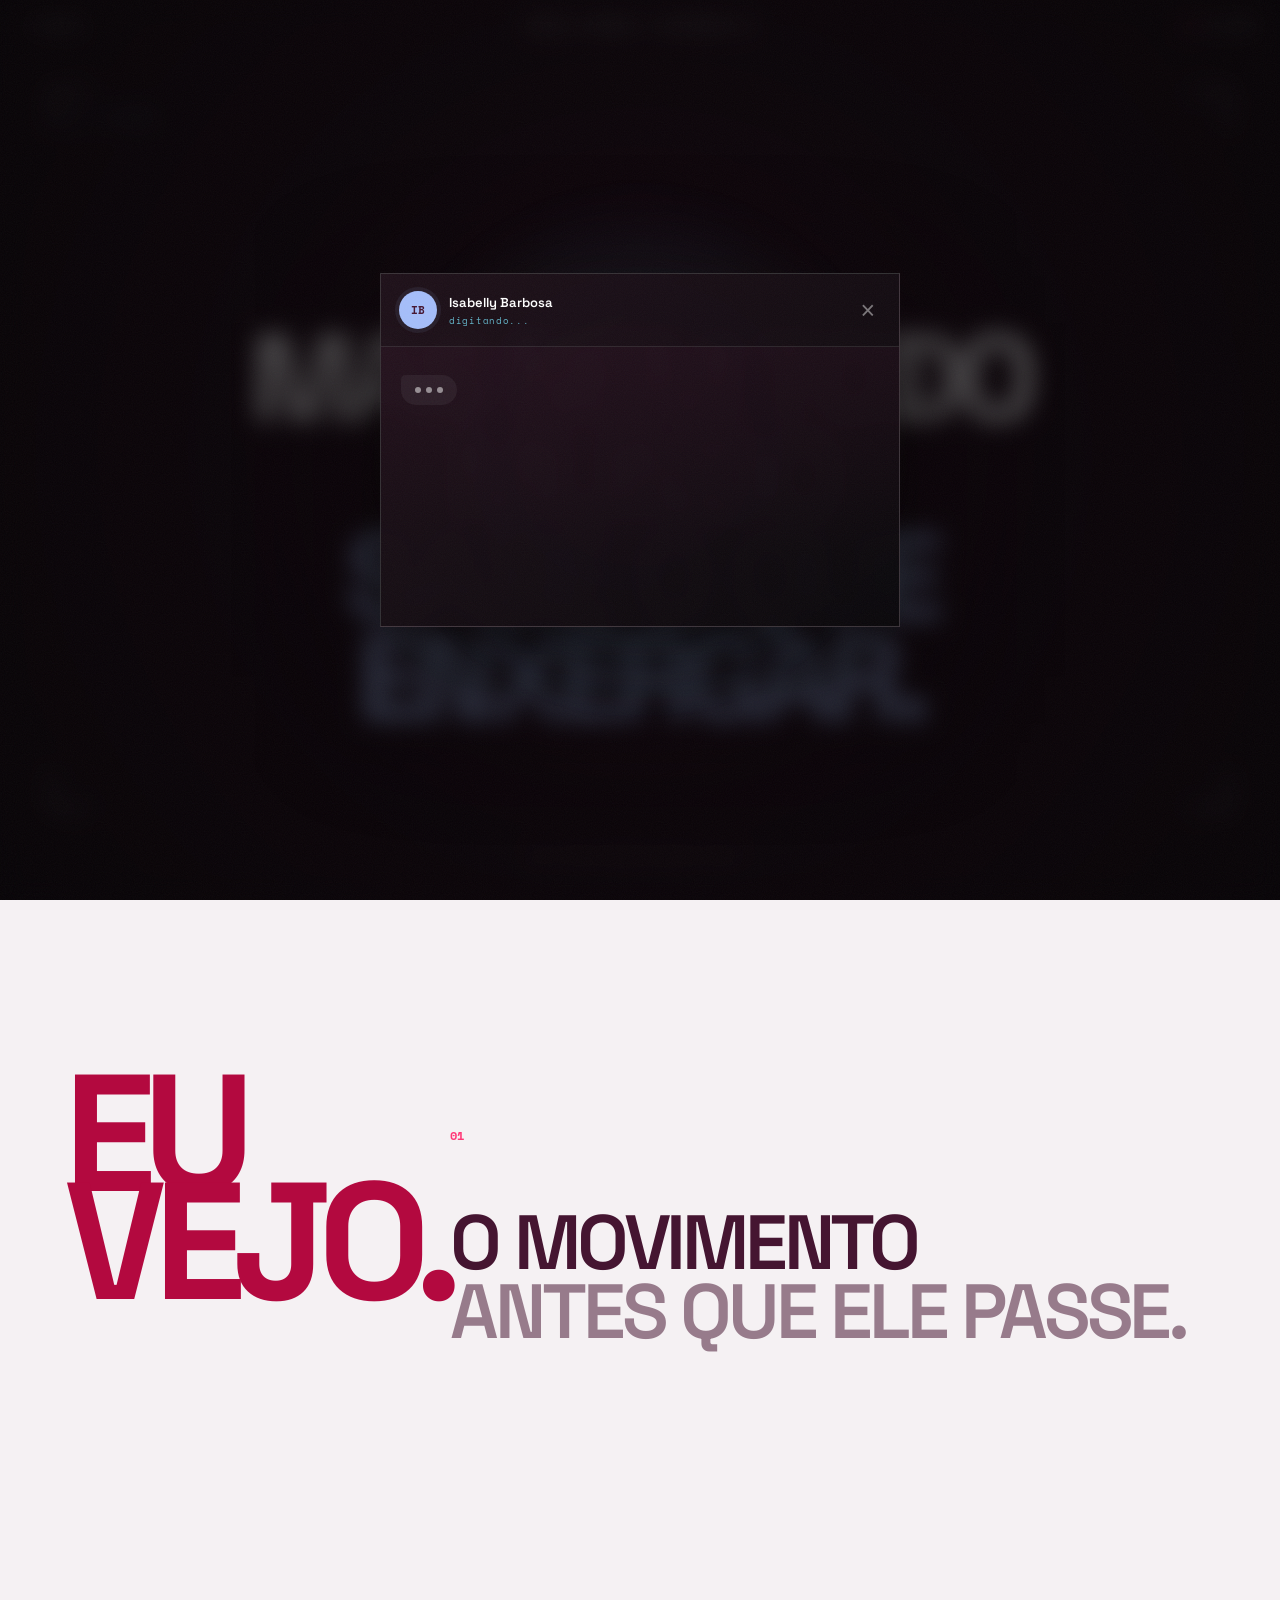
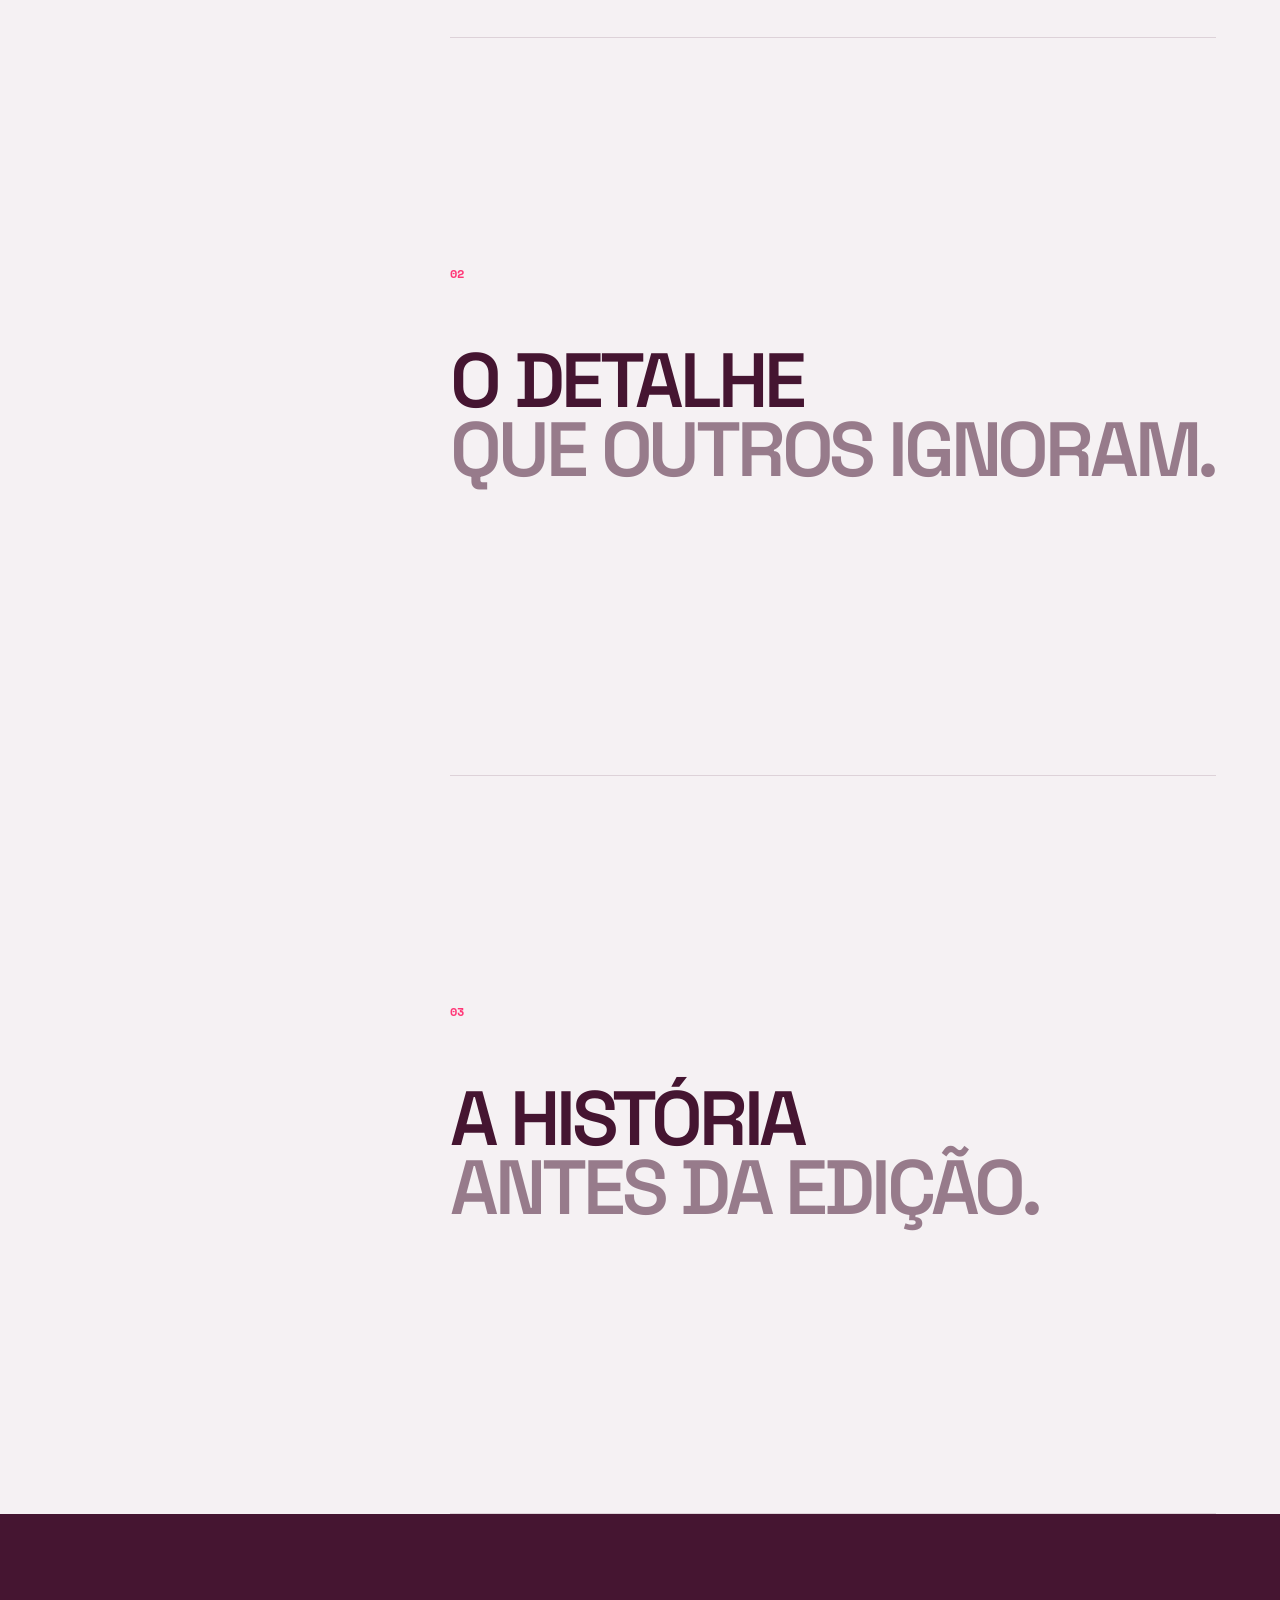
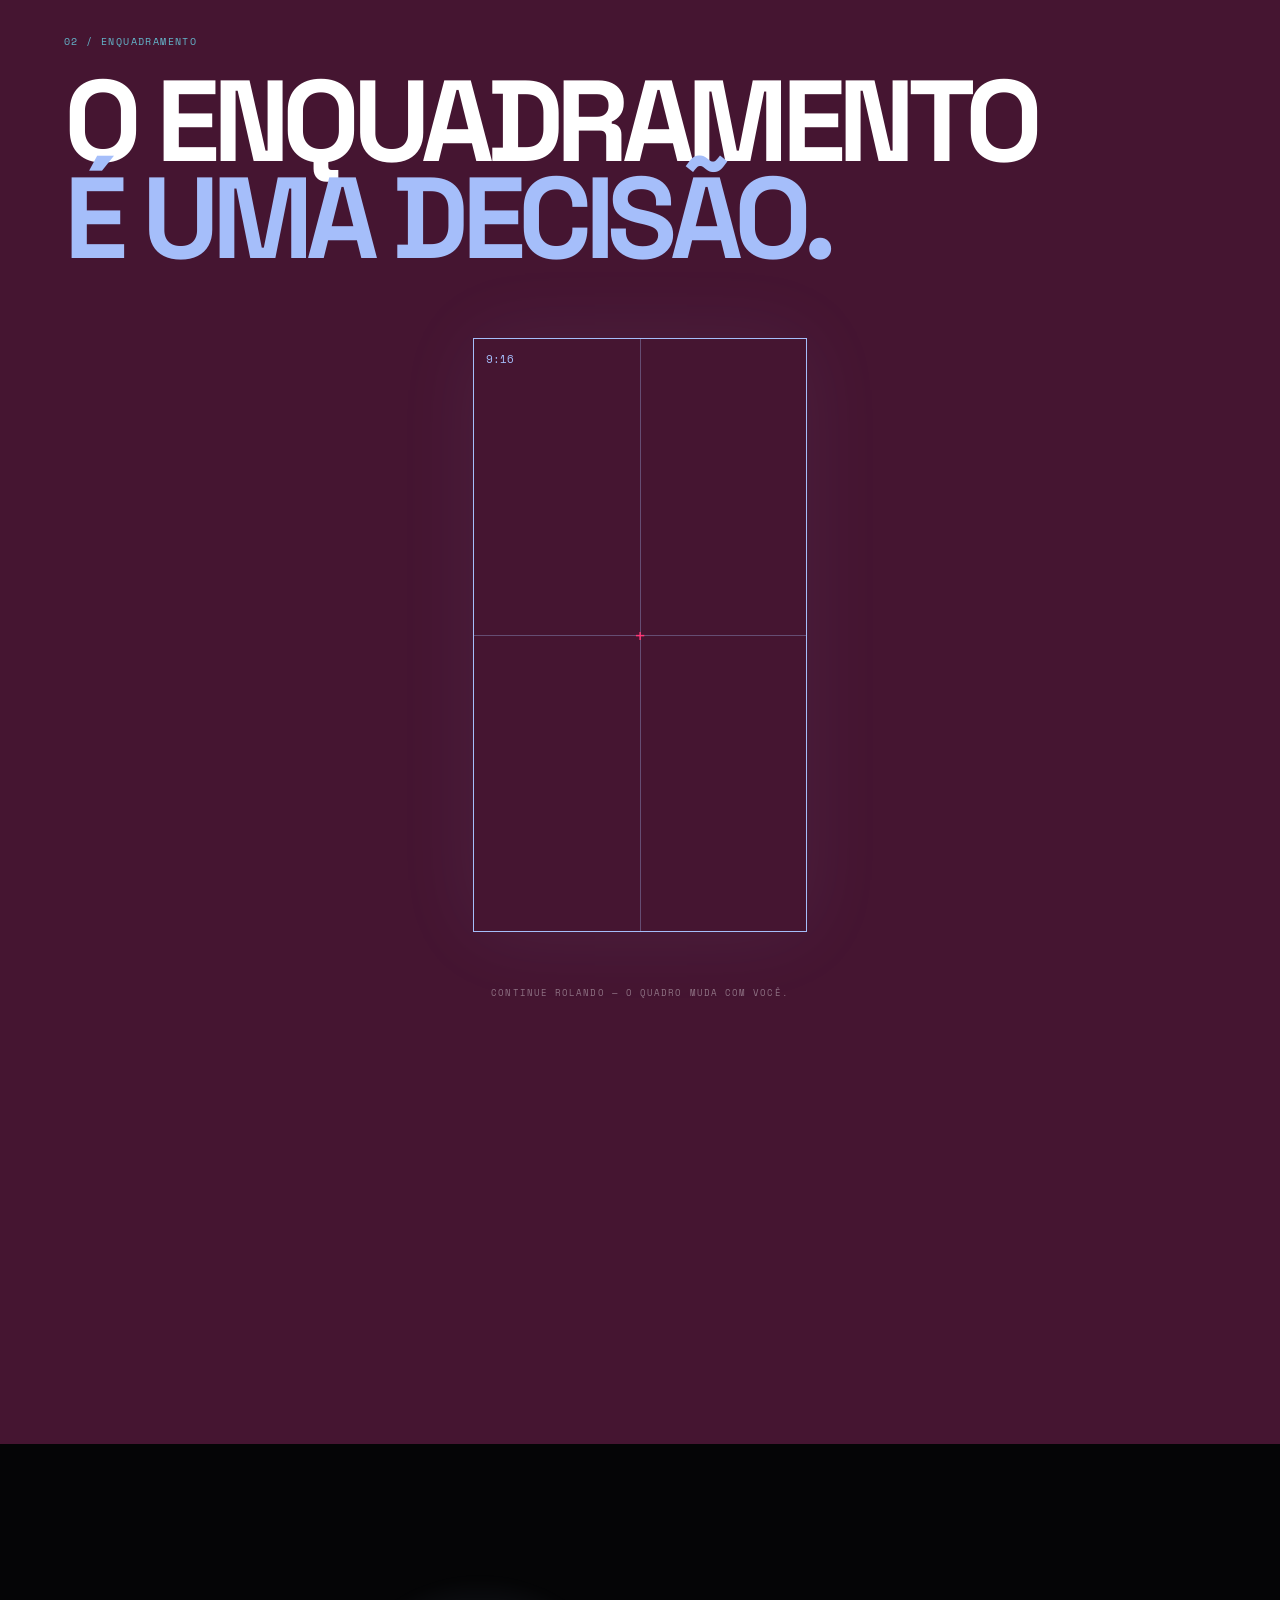
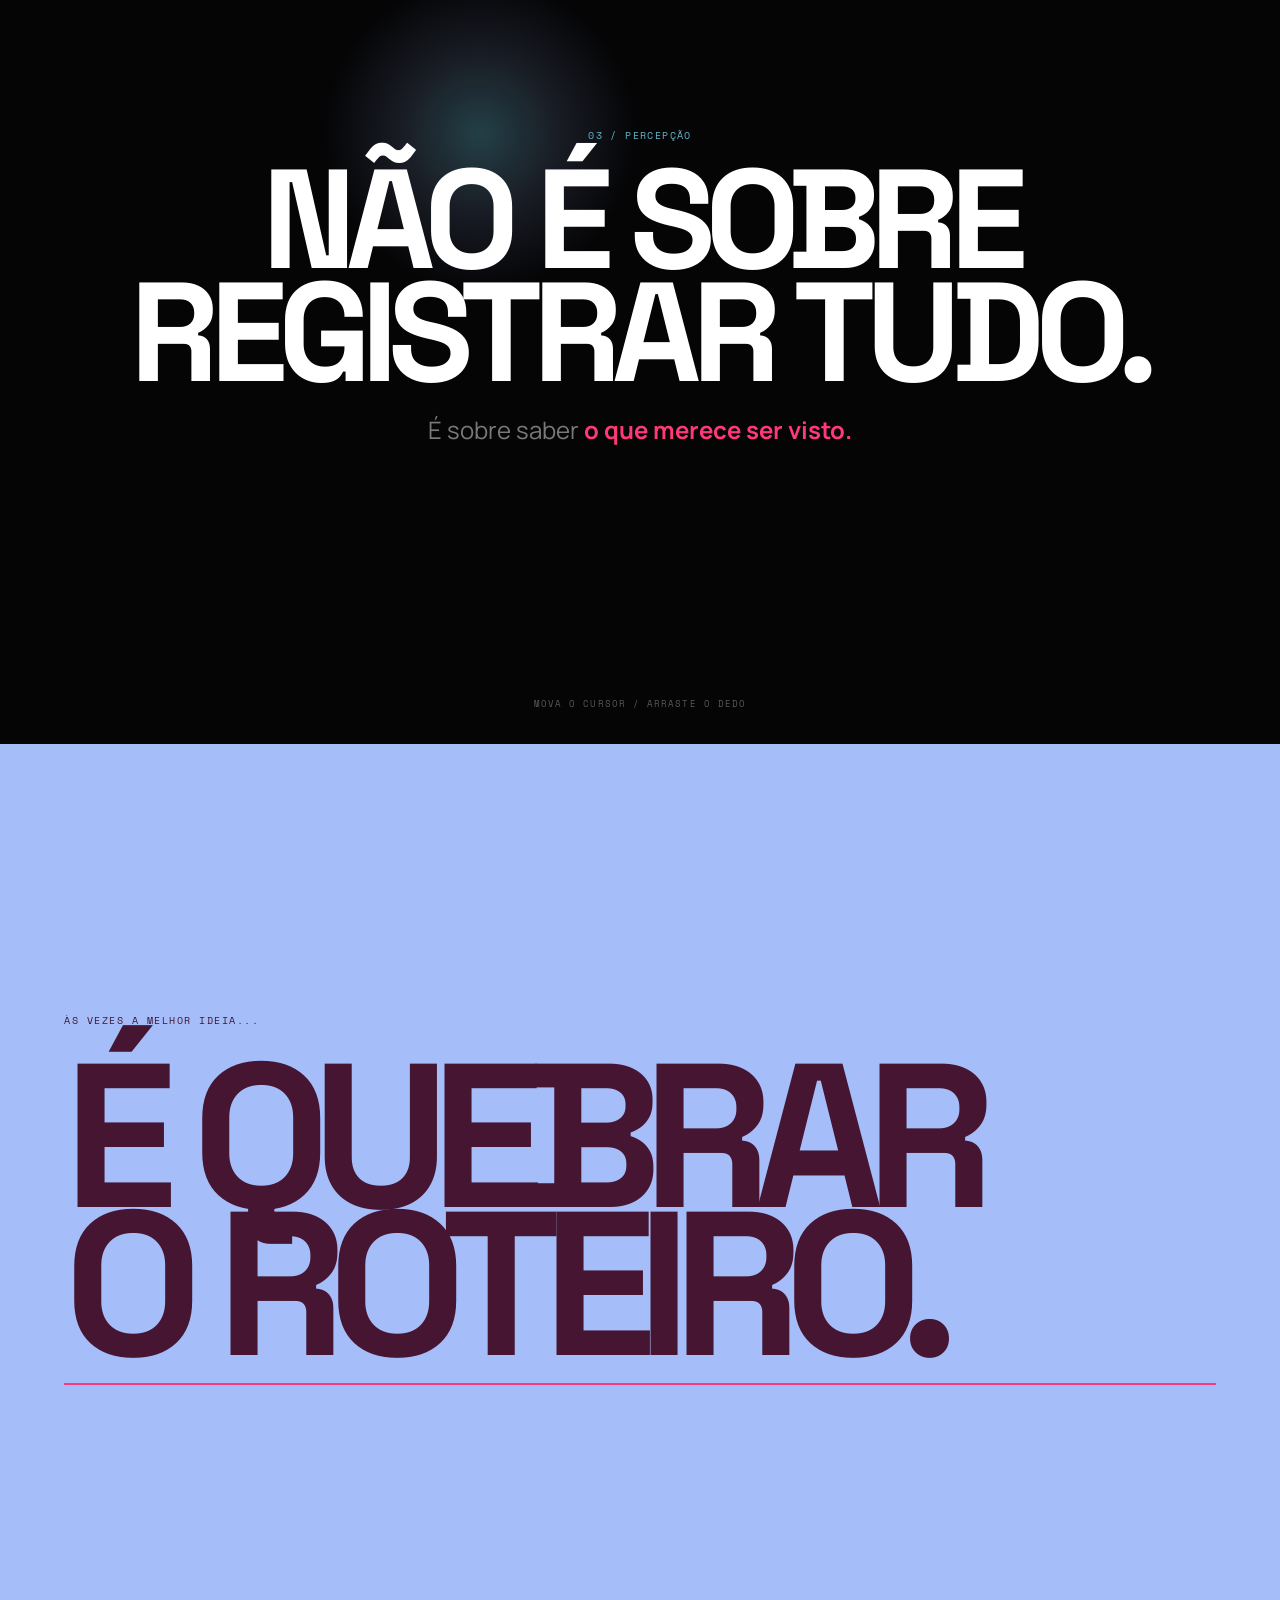
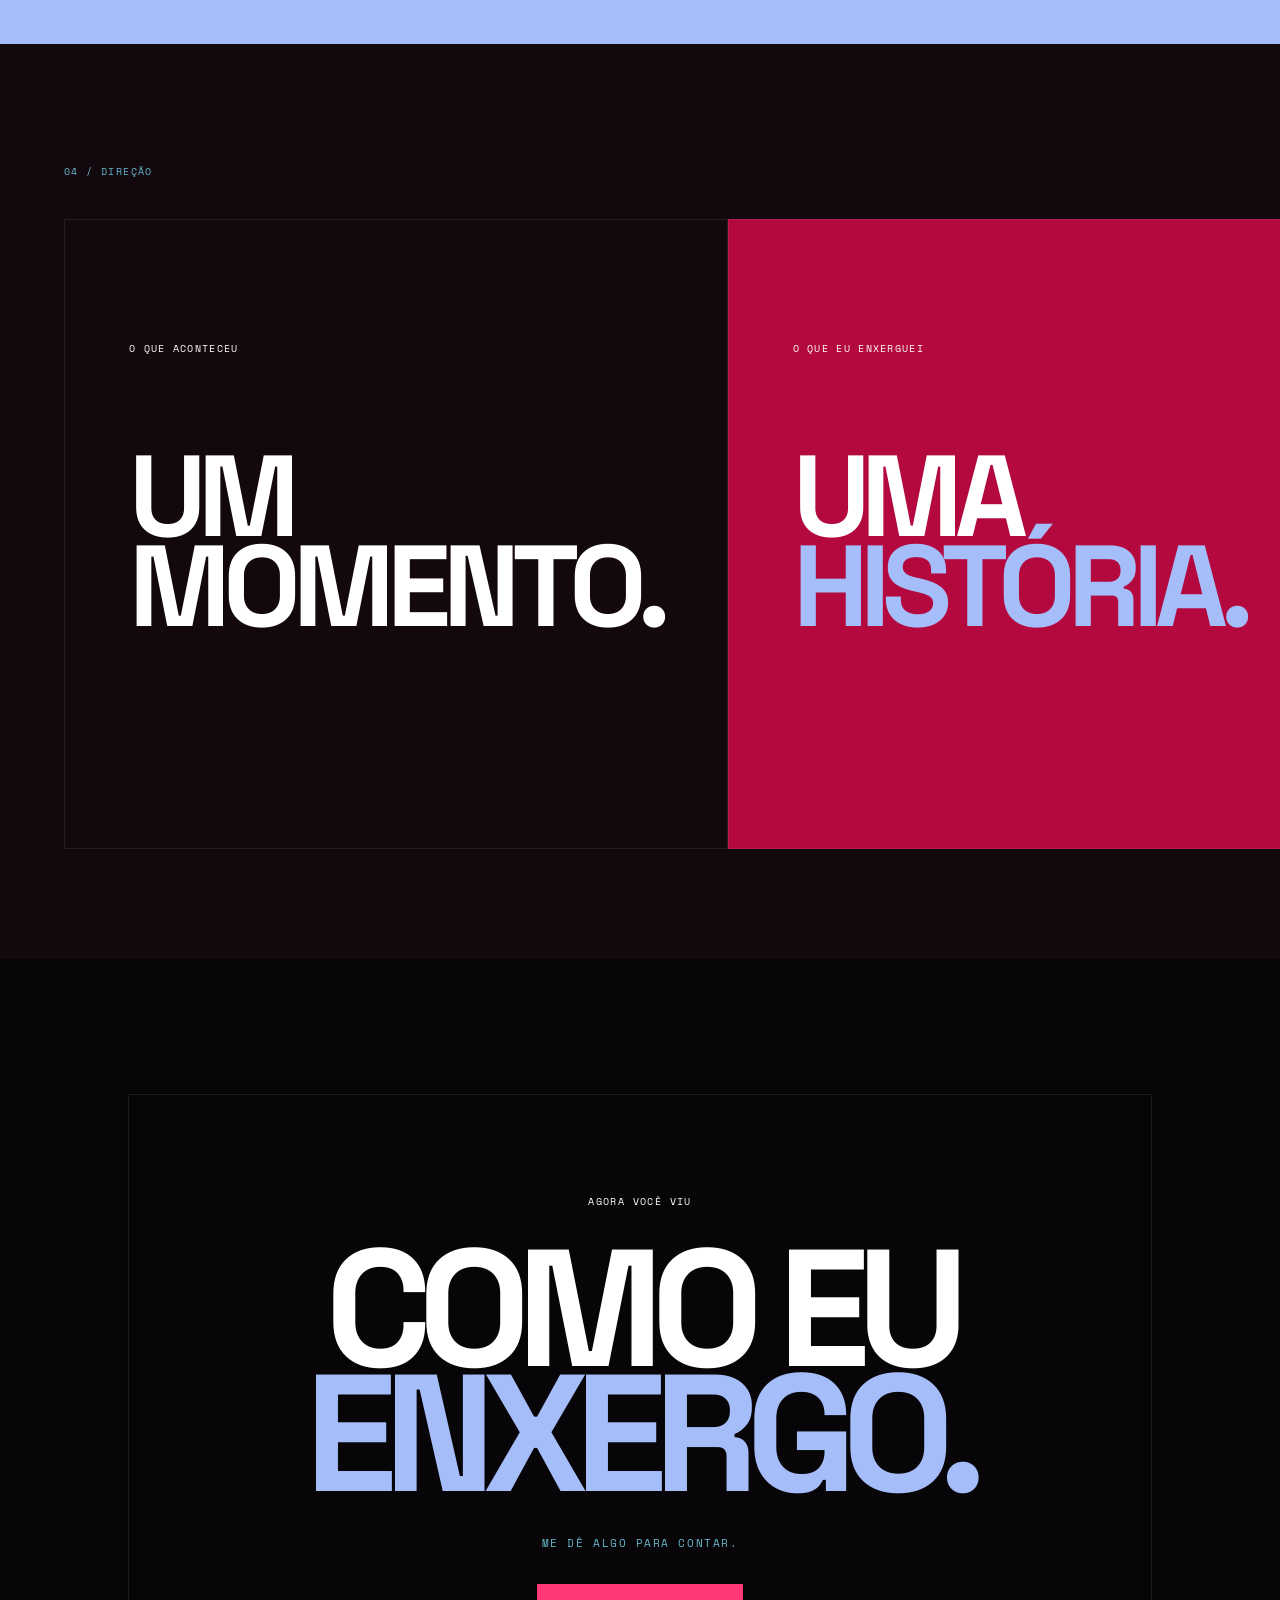
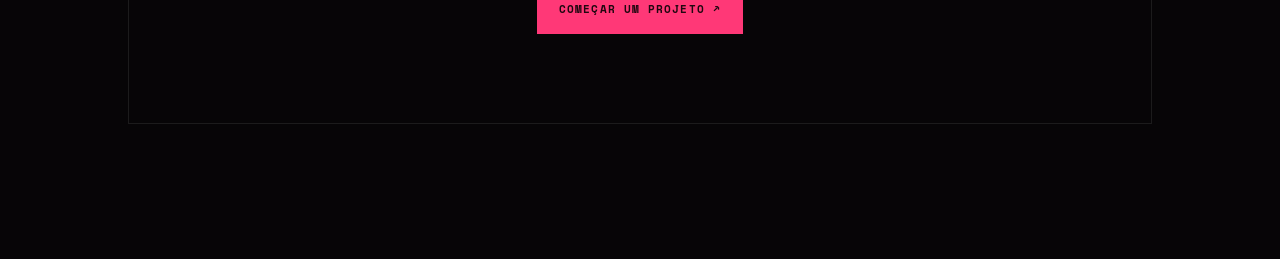
==== olhar.html @ e609ed71 "Add files via upload" ====
<!doctype html>
<html lang="pt-BR">
<head>
  <meta charset="utf-8">
  <meta name="viewport" content="width=device-width,initial-scale=1,viewport-fit=cover">
  <title>O Olhar — Isabelly Barbosa</title>
  <meta name="description" content="Uma experiência visual de Isabelly Barbosa. Não é sobre registrar tudo. É sobre saber o que merece ser visto.">
  <meta property="og:type" content="website">
  <meta property="og:title" content="O Olhar — Isabelly Barbosa">
  <meta property="og:description" content="Não é sobre registrar tudo. É sobre saber o que merece ser visto.">
  <meta property="og:image" content="capa-olhar.jpg">
  <meta property="og:image:width" content="1200">
  <meta property="og:image:height" content="630">
  <meta name="theme-color" content="#10070d">
  <link rel="preconnect" href="https://fonts.googleapis.com">
  <link rel="preconnect" href="https://fonts.gstatic.com" crossorigin>
  <link href="https://fonts.googleapis.com/css2?family=Manrope:wght@400;500;600;700&family=Space+Grotesk:wght@500;600;700&family=Space+Mono:wght@400;700&display=swap" rel="stylesheet">
  <link rel="stylesheet" href="olhar.css?v=2">
</head>
<body>
  <div class="grain"></div>
  <header>
    <a href="index.html">← VOLTAR</a>
    <span>ISABELLY BARBOSA / EXPERIÊNCIA 01</span>
    <span class="live"><i></i> AO VIVO</span>
  </header>

  <main>
    <section class="hero">
      <div class="corners"><b></b><b></b><b></b><b></b></div>
      <p class="code">01 / O OLHAR</p>
      <div class="hero-copy">
        <p>TODO MUNDO PODE GRAVAR.</p>
        <h1>MAS NEM TODO MUNDO<br><em>SABE O QUE ENXERGAR.</em></h1>
      </div>
      <div class="focus-mark"><span></span></div>
      <p class="scroll">ROLE PARA ENTRAR NO MEU OLHAR ↓</p>
    </section>

    <section class="manifesto">
      <div class="sticky-word">EU<br>VEJO.</div>
      <div class="manifesto-lines">
        <article><span>01</span><h2>O MOVIMENTO<br><b>ANTES QUE ELE PASSE.</b></h2></article>
        <article><span>02</span><h2>O DETALHE<br><b>QUE OUTROS IGNORAM.</b></h2></article>
        <article><span>03</span><h2>A HISTÓRIA<br><b>ANTES DA EDIÇÃO.</b></h2></article>
      </div>
    </section>

    <section class="frame-lab" id="frameLab">
      <p class="code">02 / ENQUADRAMENTO</p>
      <h2>O ENQUADRAMENTO<br><em>É UMA DECISÃO.</em></h2>
      <div class="ratio-stage">
        <div class="ratio-frame" id="ratioFrame">
          <div class="crosshair">+</div>
          <span id="ratioLabel">9:16</span>
        </div>
      </div>
      <p class="hint">CONTINUE ROLANDO — O QUADRO MUDA COM VOCÊ.</p>
    </section>

    <section class="reveal-zone" id="revealZone">
      <div class="reveal-copy">
        <p class="code">03 / PERCEPÇÃO</p>
        <h2>NÃO É SOBRE<br>REGISTRAR TUDO.</h2>
        <p>É sobre saber <strong>o que merece ser visto.</strong></p>
      </div>
      <div class="flashlight" id="flashlight"></div>
      <p class="touch-hint">MOVA O CURSOR / ARRASTE O DEDO</p>
    </section>

    <section class="break-section" id="breakSection">
      <p class="tiny">ÀS VEZES A MELHOR IDEIA...</p>
      <h2>É QUEBRAR<br>O ROTEIRO.</h2>
      <div class="impact-line"></div>
    </section>

    <section class="vision">
      <p class="code">04 / DIREÇÃO</p>
      <div class="split">
        <div><small>O QUE ACONTECEU</small><h2>UM<br>MOMENTO.</h2></div>
        <div><small>O QUE EU ENXERGUEI</small><h2>UMA<br><em>HISTÓRIA.</em></h2></div>
      </div>
    </section>

    <section class="closing">
      <div class="closing-frame"></div>
      <p>AGORA VOCÊ VIU</p>
      <h2>COMO EU<br><em>ENXERGO.</em></h2>
      <p class="next">ME DÊ ALGO PARA CONTAR.</p>
      <a class="cta" href="https://wa.me/5561996908717?text=Olá%20Isabelly!%20Vi%20a%20experiência%20O%20Olhar%20e%20quero%20conversar%20com%20você." target="_blank" rel="noopener">COMEÇAR UM PROJETO ↗</a>
    </section>
  </main>

  <!-- conversa surpresa -->
  <div class="chat-surprise" id="chatSurprise" aria-hidden="true">
    <div class="chat-glow"></div>
    <div class="chat-window">
      <div class="chat-top">
        <div class="chat-avatar">IB</div>
        <div><strong>Isabelly Barbosa</strong><span id="chatStatus">digitando...</span></div>
        <button id="chatClose" aria-label="Fechar">×</button>
      </div>
      <div class="chat-body">
        <div class="typing" id="typing"><i></i><i></i><i></i></div>
        <div class="message" id="message1">Você chegou até aqui.</div>
        <div class="message accent" id="message2">Acho que temos algo para conversar.</div>
      </div>
      <div class="chat-actions" id="chatActions">
        <a href="https://wa.me/5561996908717?text=Olá%20Isabelly!%20Vi%20a%20experiência%20O%20Olhar%20e%20quero%20conversar." target="_blank" rel="noopener">ABRIR CONVERSA ↗</a>
        <button id="chatContinue">CONTINUAR EXPERIÊNCIA</button>
      </div>
    </div>
  </div>

  <script src="olhar.js?v=2"></script>
</body>
</html>
---- olhar.css ----
:root{--plum:#451531;--wine:#B3093F;--blue:#A5BEFA;--cyan:#64B7CC;--pink:#FF3877;--dark:#10070d;--cream:#f5f1f3}
*{box-sizing:border-box}html{scroll-behavior:smooth;background:var(--dark)}body{margin:0;background:var(--dark);color:white;font-family:Manrope,sans-serif;overflow-x:hidden}a{color:inherit;text-decoration:none}.grain{position:fixed;inset:0;z-index:1000;pointer-events:none;opacity:.045;background-image:url("data:image/svg+xml,%3Csvg xmlns='http://www.w3.org/2000/svg' width='140' height='140'%3E%3Cfilter id='n'%3E%3CfeTurbulence type='fractalNoise' baseFrequency='.9' numOctaves='4' stitchTiles='stitch'/%3E%3C/filter%3E%3Crect width='100%25' height='100%25' filter='url(%23n)'/%3E%3C/svg%3E")}
header{position:fixed;z-index:90;top:0;left:0;right:0;display:grid;grid-template-columns:1fr auto 1fr;padding:18px 24px;font:10px "Space Mono";letter-spacing:.1em;mix-blend-mode:difference}.live{text-align:right}.live i{display:inline-block;width:7px;height:7px;background:var(--pink);border-radius:50%;margin-right:7px;animation:blink 1s steps(1) infinite}@keyframes blink{50%{opacity:.15}}
.code{font:10px "Space Mono";letter-spacing:.14em;color:var(--cyan)}
.hero{min-height:100svh;display:grid;place-items:center;position:relative;padding:80px 5vw;background:radial-gradient(circle at 50% 50%,#351124 0,#180a12 48%,#0d070a 100%);overflow:hidden}.hero-copy{text-align:center;position:relative;z-index:3}.hero-copy>p{font:11px "Space Mono";letter-spacing:.18em}.hero h1{font:700 clamp(3.7rem,9.5vw,10rem) "Space Grotesk";letter-spacing:-.07em;line-height:.82;margin:28px 0}.hero h1 em,.frame-lab h2 em,.split em,.closing h2 em{font-style:normal;color:var(--blue)}.hero>.code{position:absolute;left:5vw;top:100px}.scroll{position:absolute;bottom:28px;font:9px "Space Mono";letter-spacing:.13em;color:#ffffff77}.focus-mark{position:absolute;width:min(32vw,420px);aspect-ratio:1;border:1px solid #ffffff14;border-radius:50%;animation:pulse 4s ease-in-out infinite}.focus-mark:before,.focus-mark:after{content:"";position:absolute;background:#ffffff1e}.focus-mark:before{width:130%;height:1px;left:-15%;top:50%}.focus-mark:after{height:130%;width:1px;top:-15%;left:50%}@keyframes pulse{50%{transform:scale(1.12);opacity:.45}}
.corners b{position:absolute;width:38px;height:38px;border-color:#ffffff55}.corners b:nth-child(1){left:4vw;top:10vh;border-left:1px solid;border-top:1px solid}.corners b:nth-child(2){right:4vw;top:10vh;border-right:1px solid;border-top:1px solid}.corners b:nth-child(3){left:4vw;bottom:10vh;border-left:1px solid;border-bottom:1px solid}.corners b:nth-child(4){right:4vw;bottom:10vh;border-right:1px solid;border-bottom:1px solid}
.manifesto{display:grid;grid-template-columns:.8fr 1.6fr;background:var(--cream);color:var(--plum);padding:0 5vw}.sticky-word{position:sticky;top:25vh;height:max-content;padding:20vh 0;font:700 clamp(5rem,13vw,13rem) "Space Grotesk";letter-spacing:-.08em;line-height:.65;color:var(--wine)}.manifesto-lines article{min-height:82vh;display:flex;flex-direction:column;justify-content:center;border-bottom:1px solid #45153122}.manifesto-lines span{font:700 12px "Space Mono";color:var(--pink)}.manifesto-lines h2{font:600 clamp(2.6rem,6vw,6.5rem) "Space Grotesk";letter-spacing:-.055em;line-height:.9}.manifesto-lines h2 b{font-weight:600;color:#45153188}
.frame-lab{min-height:170vh;background:var(--plum);padding:110px 5vw;position:relative}.frame-lab h2{font:700 clamp(3.5rem,9vw,9rem) "Space Grotesk";line-height:.84;letter-spacing:-.065em;margin:25px 0}.ratio-stage{position:sticky;top:12vh;height:76vh;display:grid;place-items:center}.ratio-frame{height:66vh;aspect-ratio:9/16;border:1px solid var(--blue);position:relative;box-shadow:0 0 80px #a5befa12;transition:width .08s linear,aspect-ratio .08s linear}.ratio-frame:before,.ratio-frame:after{content:"";position:absolute;background:#a5befa55}.ratio-frame:before{height:1px;width:100%;top:50%}.ratio-frame:after{width:1px;height:100%;left:50%}.ratio-frame span{position:absolute;top:12px;left:12px;font:11px "Space Mono";color:var(--blue)}.crosshair{position:absolute;left:50%;top:50%;transform:translate(-50%,-50%);font:20px "Space Mono";color:var(--pink);z-index:2}.hint{text-align:center;font:9px "Space Mono";letter-spacing:.12em;color:#ffffff66}
.reveal-zone{min-height:100svh;position:relative;background:#050506;display:grid;place-items:center;overflow:hidden}.reveal-copy{position:relative;z-index:3;text-align:center;pointer-events:none}.reveal-copy h2{font:700 clamp(4rem,11vw,11rem) "Space Grotesk";line-height:.8;letter-spacing:-.07em;margin:20px 0}.reveal-copy>p:last-child{font-size:clamp(1rem,2vw,1.5rem);color:#ffffff77}.reveal-copy strong{color:var(--pink)}.flashlight{position:absolute;width:320px;height:320px;border-radius:50%;background:radial-gradient(circle,#64b7cc55 0,#a5befa20 35%,transparent 70%);filter:blur(4px);transform:translate(-50%,-50%);pointer-events:none}.touch-hint{position:absolute;bottom:25px;font:9px "Space Mono";letter-spacing:.12em;color:#ffffff55}
.break-section{height:100svh;background:var(--blue);color:var(--plum);display:flex;flex-direction:column;justify-content:center;padding:5vw;position:relative;overflow:hidden}.break-section .tiny{font:10px "Space Mono";letter-spacing:.15em}.break-section h2{font:700 clamp(5rem,16vw,17rem) "Space Grotesk";line-height:.72;letter-spacing:-.09em;margin:25px 0}.impact-line{height:2px;width:100%;background:var(--pink);transform-origin:left}
.vision{padding:110px 5vw;background:#12080e}.split{display:grid;grid-template-columns:1fr 1fr;margin-top:40px}.split>div{min-height:70vh;padding:5vw;display:flex;flex-direction:column;justify-content:center;border:1px solid #ffffff15}.split>div:last-child{background:var(--wine)}.split small{font:10px "Space Mono";letter-spacing:.13em}.split h2{font:700 clamp(4rem,9vw,9rem) "Space Grotesk";line-height:.78;letter-spacing:-.07em}
.closing{min-height:100svh;display:flex;flex-direction:column;align-items:center;justify-content:center;text-align:center;position:relative;background:#070507;padding:80px 5vw;overflow:hidden}.closing-frame{position:absolute;width:80vw;height:70vh;border:1px solid #ffffff16;animation:closeframe 6s ease-in-out infinite}@keyframes closeframe{50%{width:42vw;height:42vh}}.closing>p{font:10px "Space Mono";letter-spacing:.14em;z-index:2}.closing h2{font:700 clamp(5rem,13vw,13rem) "Space Grotesk";line-height:.75;letter-spacing:-.08em;margin:28px 0;z-index:2}.closing .next{color:var(--cyan);font-size:11px}.cta{z-index:3;margin-top:22px;padding:17px 22px;background:var(--pink);color:#200710;font:700 11px "Space Mono";letter-spacing:.1em;transition:.2s}.cta:hover{transform:scale(1.05) rotate(-1deg)}
@media(max-width:700px){header{grid-template-columns:1fr 1fr;padding:15px 14px}header>span:nth-child(2){display:none}.hero>.code{left:18px}.manifesto{display:block;padding:0 18px}.sticky-word{position:relative;top:auto;padding:90px 0 30px;font-size:22vw}.manifesto-lines article{min-height:62vh}.frame-lab{padding-left:18px;padding-right:18px}.ratio-stage{height:65vh}.ratio-frame{height:55vh}.flashlight{width:220px;height:220px}.split{grid-template-columns:1fr}.split>div{min-height:55vh}.closing-frame{width:90vw}}
@media(prefers-reduced-motion:reduce){*{animation:none!important;scroll-behavior:auto!important}.whatsapp-drop.drop{transform:translate(-50%,45vh);opacity:1}}

/* ===== SURPRESA: A PÁGINA COMEÇA A CONVERSAR ===== */
.chat-surprise{position:fixed;inset:0;z-index:950;display:grid;place-items:center;pointer-events:none;opacity:0;background:rgba(6,4,6,0);backdrop-filter:blur(0);transition:opacity .35s,background .45s,backdrop-filter .45s}
.chat-surprise.show{opacity:1;pointer-events:auto;background:rgba(6,4,6,.70);backdrop-filter:blur(12px)}
.chat-glow{position:absolute;width:520px;height:520px;border-radius:50%;background:radial-gradient(circle,rgba(255,56,119,.18),rgba(100,183,204,.08) 40%,transparent 70%);filter:blur(20px);transform:scale(.65);opacity:0;transition:.8s}
.chat-surprise.show .chat-glow{transform:scale(1);opacity:1}
.chat-window{position:relative;width:min(520px,calc(100vw - 32px));border:1px solid rgba(255,255,255,.16);background:linear-gradient(145deg,rgba(31,17,26,.96),rgba(10,8,11,.98));box-shadow:0 50px 140px rgba(0,0,0,.65);transform:translateY(50px) scale(.94) rotateX(7deg);opacity:0;transition:.55s cubic-bezier(.2,.85,.25,1);overflow:hidden}
.chat-surprise.show .chat-window{transform:none;opacity:1}
.chat-top{display:flex;align-items:center;gap:12px;padding:17px 18px;border-bottom:1px solid rgba(255,255,255,.10)}
.chat-avatar{width:38px;height:38px;border-radius:50%;display:grid;place-items:center;background:var(--blue);color:var(--plum);font:700 11px "Space Mono";box-shadow:0 0 0 4px rgba(165,190,250,.08)}
.chat-top>div:nth-child(2){display:flex;flex-direction:column;gap:3px;flex:1}.chat-top strong{font:600 13px "Space Grotesk"}.chat-top span{font:9px "Space Mono";color:var(--cyan);letter-spacing:.08em}.chat-top button{border:0;background:none;color:#ffffff70;font-size:25px;cursor:pointer}
.chat-body{min-height:205px;padding:28px 20px;display:flex;flex-direction:column;align-items:flex-start;gap:10px;background:linear-gradient(180deg,rgba(69,21,49,.16),transparent)}
.typing{display:flex;gap:5px;padding:12px 14px;border-radius:5px 16px 16px 16px;background:#ffffff0e}.typing i{width:6px;height:6px;background:#ffffff80;border-radius:50%;animation:typeDot 1s infinite}.typing i:nth-child(2){animation-delay:.15s}.typing i:nth-child(3){animation-delay:.3s}@keyframes typeDot{50%{transform:translateY(-4px);opacity:1}0%,100%{opacity:.4}}
.message{max-width:84%;padding:12px 15px;border:1px solid rgba(255,255,255,.09);background:#ffffff0c;border-radius:5px 17px 17px 17px;font-size:14px;line-height:1.5;opacity:0;transform:translateY(8px)}
.message.accent{background:rgba(165,190,250,.95);color:var(--plum);border:0;font-weight:600}
.message.appear{animation:msgIn .38s forwards}@keyframes msgIn{to{opacity:1;transform:none}}
.chat-actions{display:flex;align-items:center;gap:10px;padding:16px 18px;border-top:1px solid rgba(255,255,255,.10);opacity:0;transform:translateY(8px);transition:.35s}.chat-actions.show{opacity:1;transform:none}
.chat-actions a{flex:1;text-align:center;background:var(--pink);color:#220811;padding:13px 12px;font:700 10px "Space Mono";letter-spacing:.08em}.chat-actions button{border:1px solid rgba(255,255,255,.15);background:transparent;color:#ffffff9c;padding:12px;font:9px "Space Mono";letter-spacing:.07em;cursor:pointer}
@media(max-width:600px){.chat-window{width:calc(100vw - 22px)}.chat-body{min-height:190px}.chat-actions{flex-direction:column}.chat-actions a,.chat-actions button{width:100%}.chat-surprise.show{backdrop-filter:blur(8px)}}
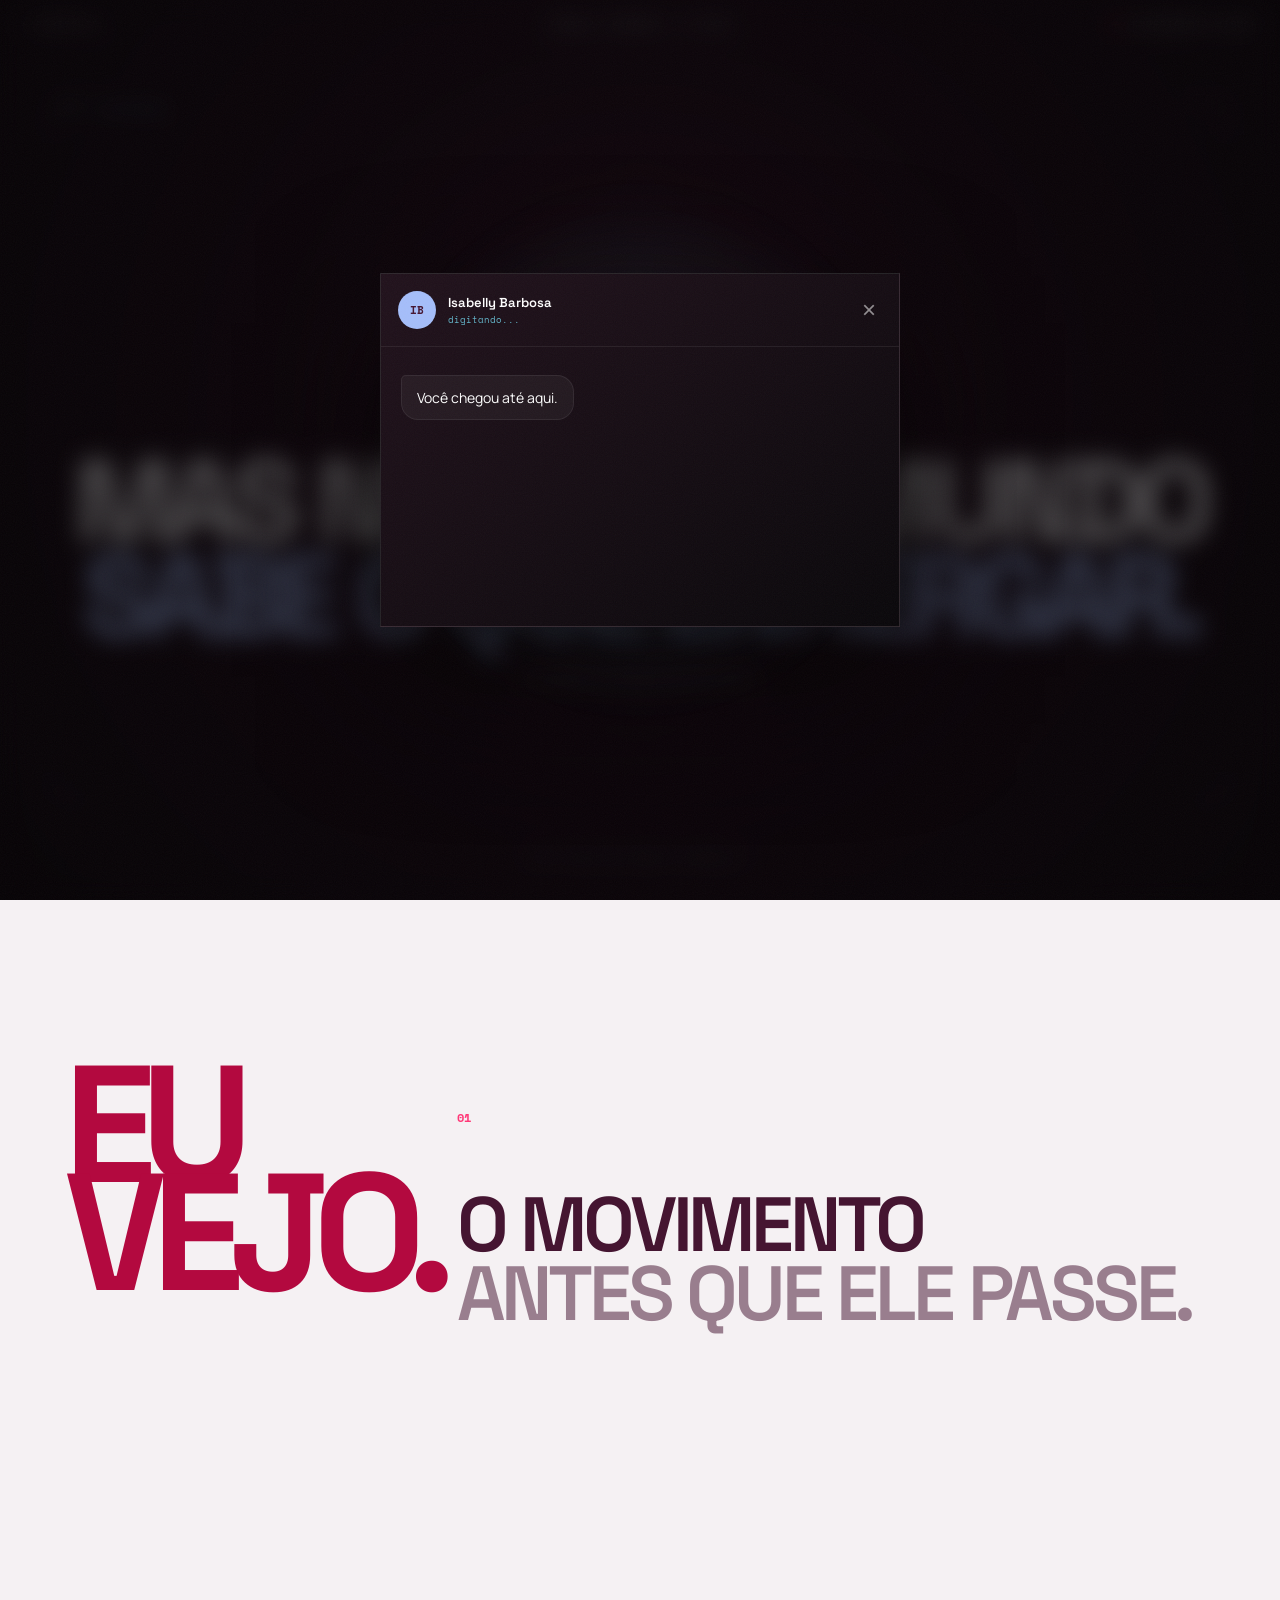
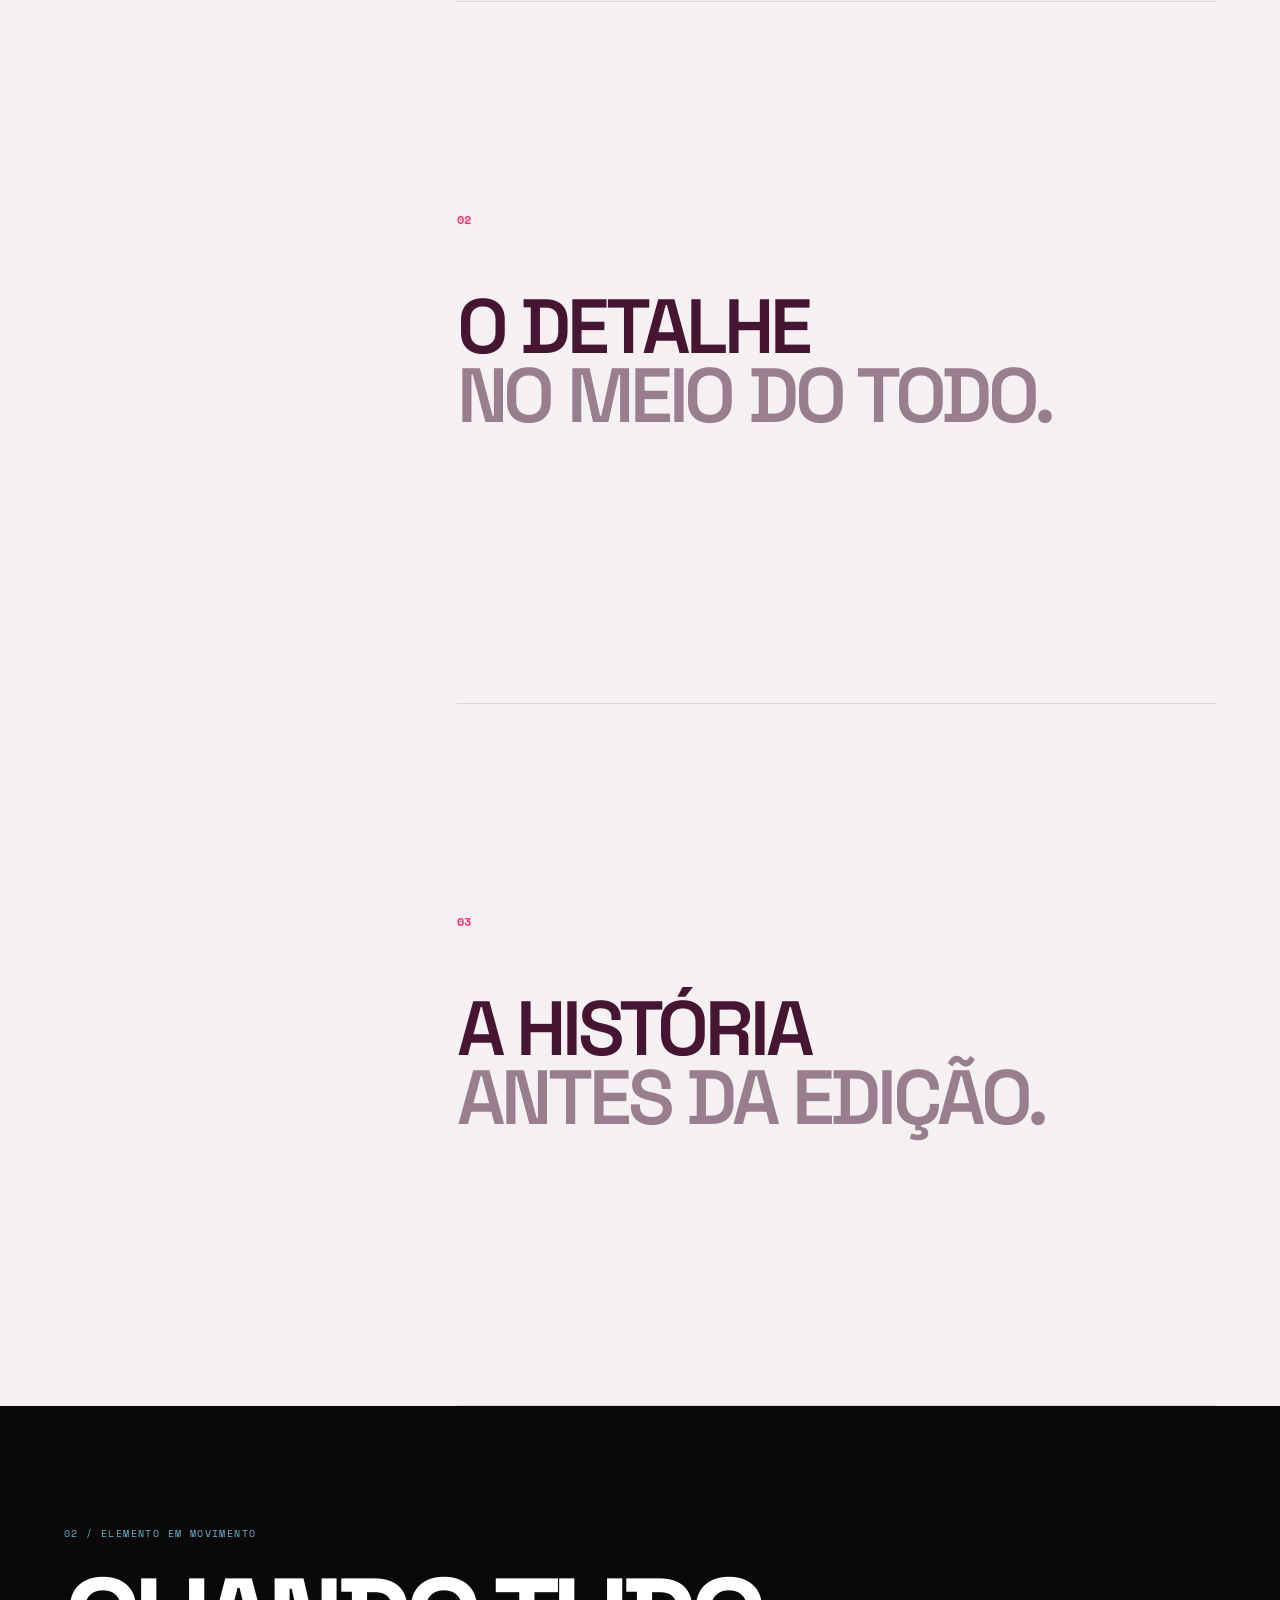
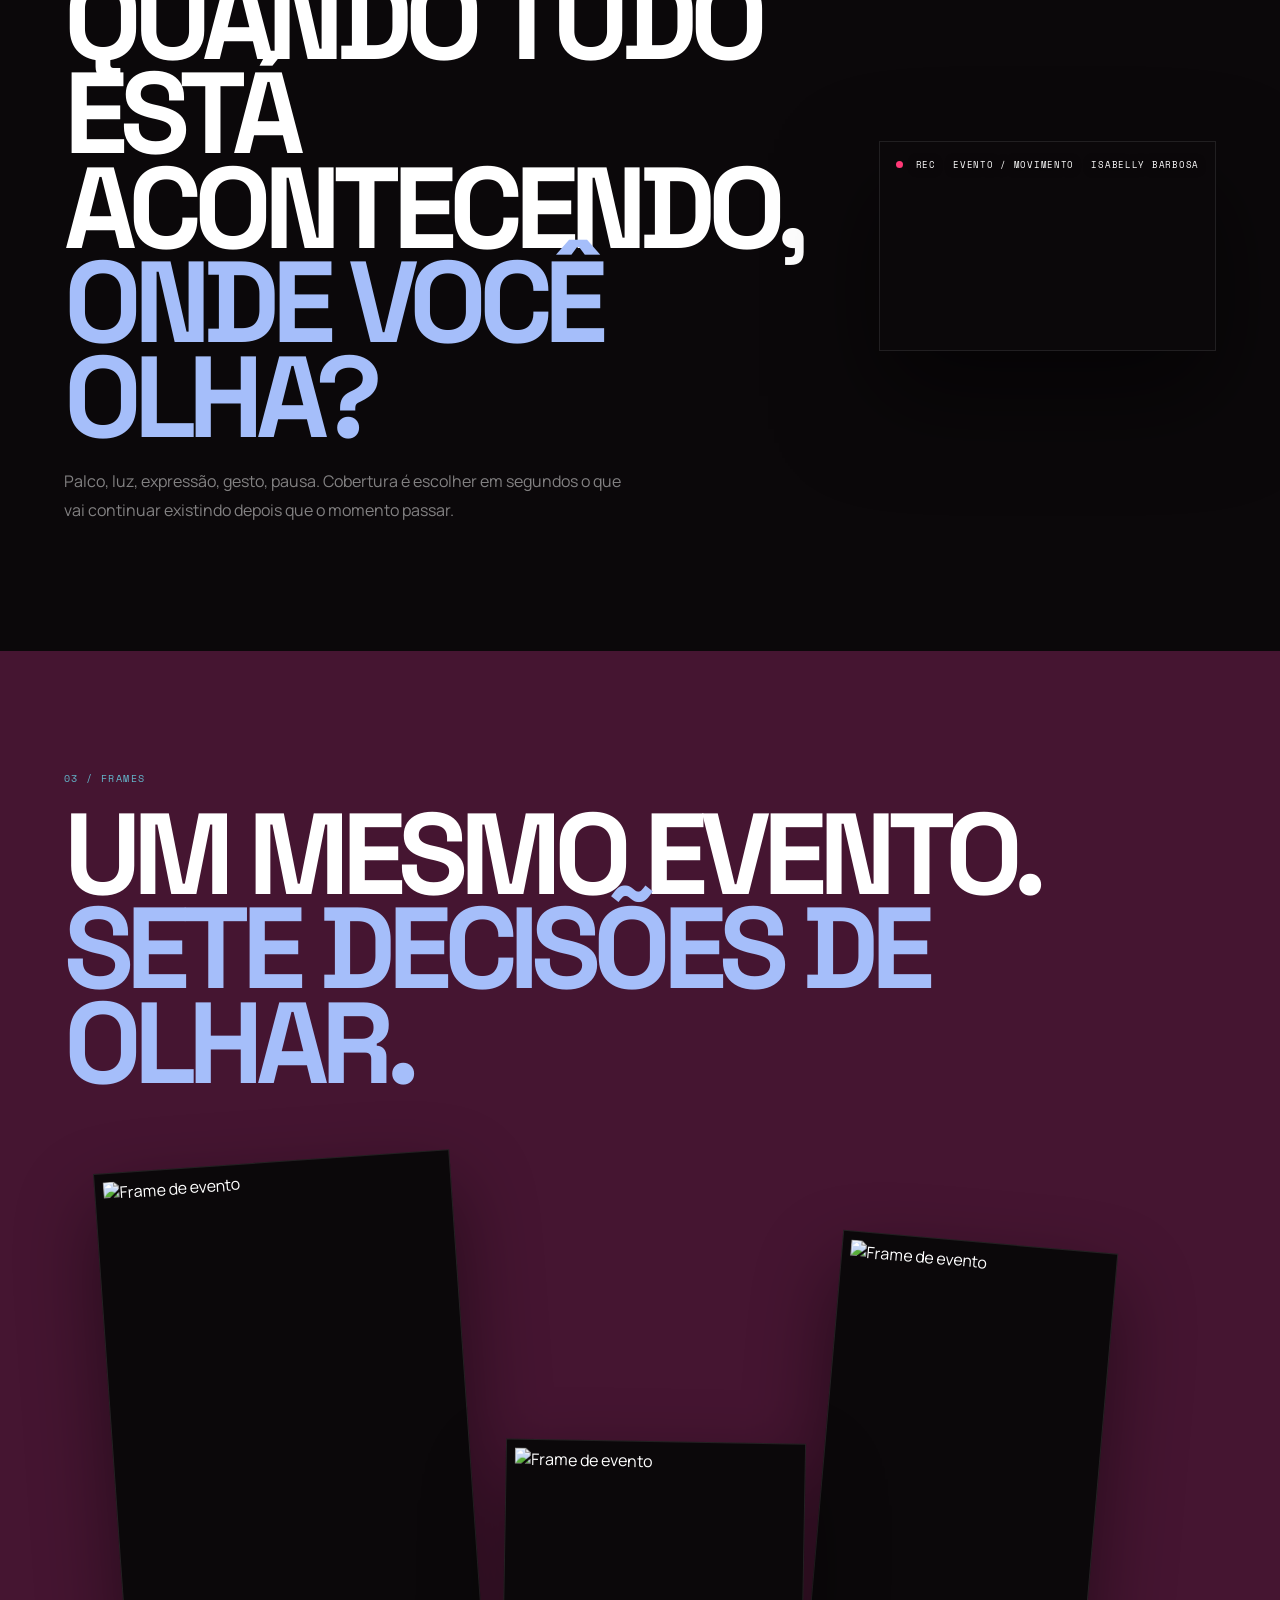
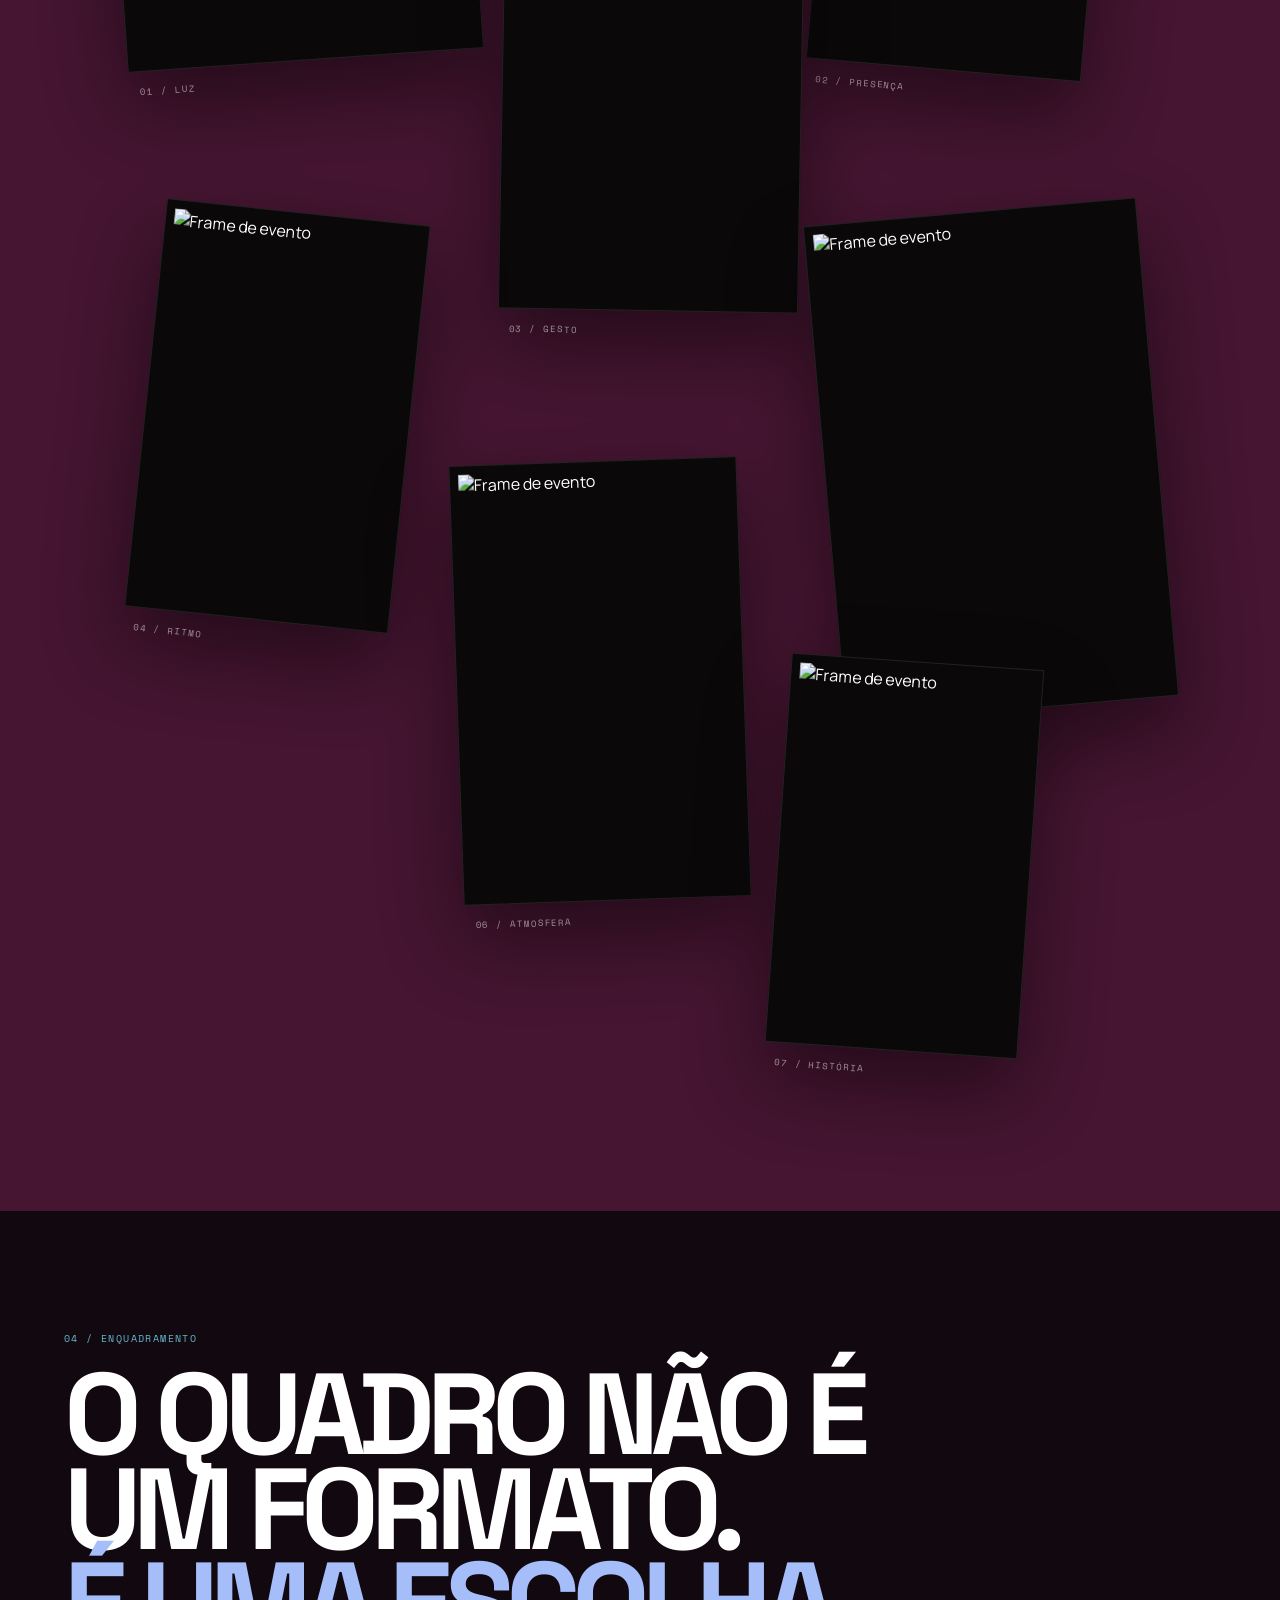
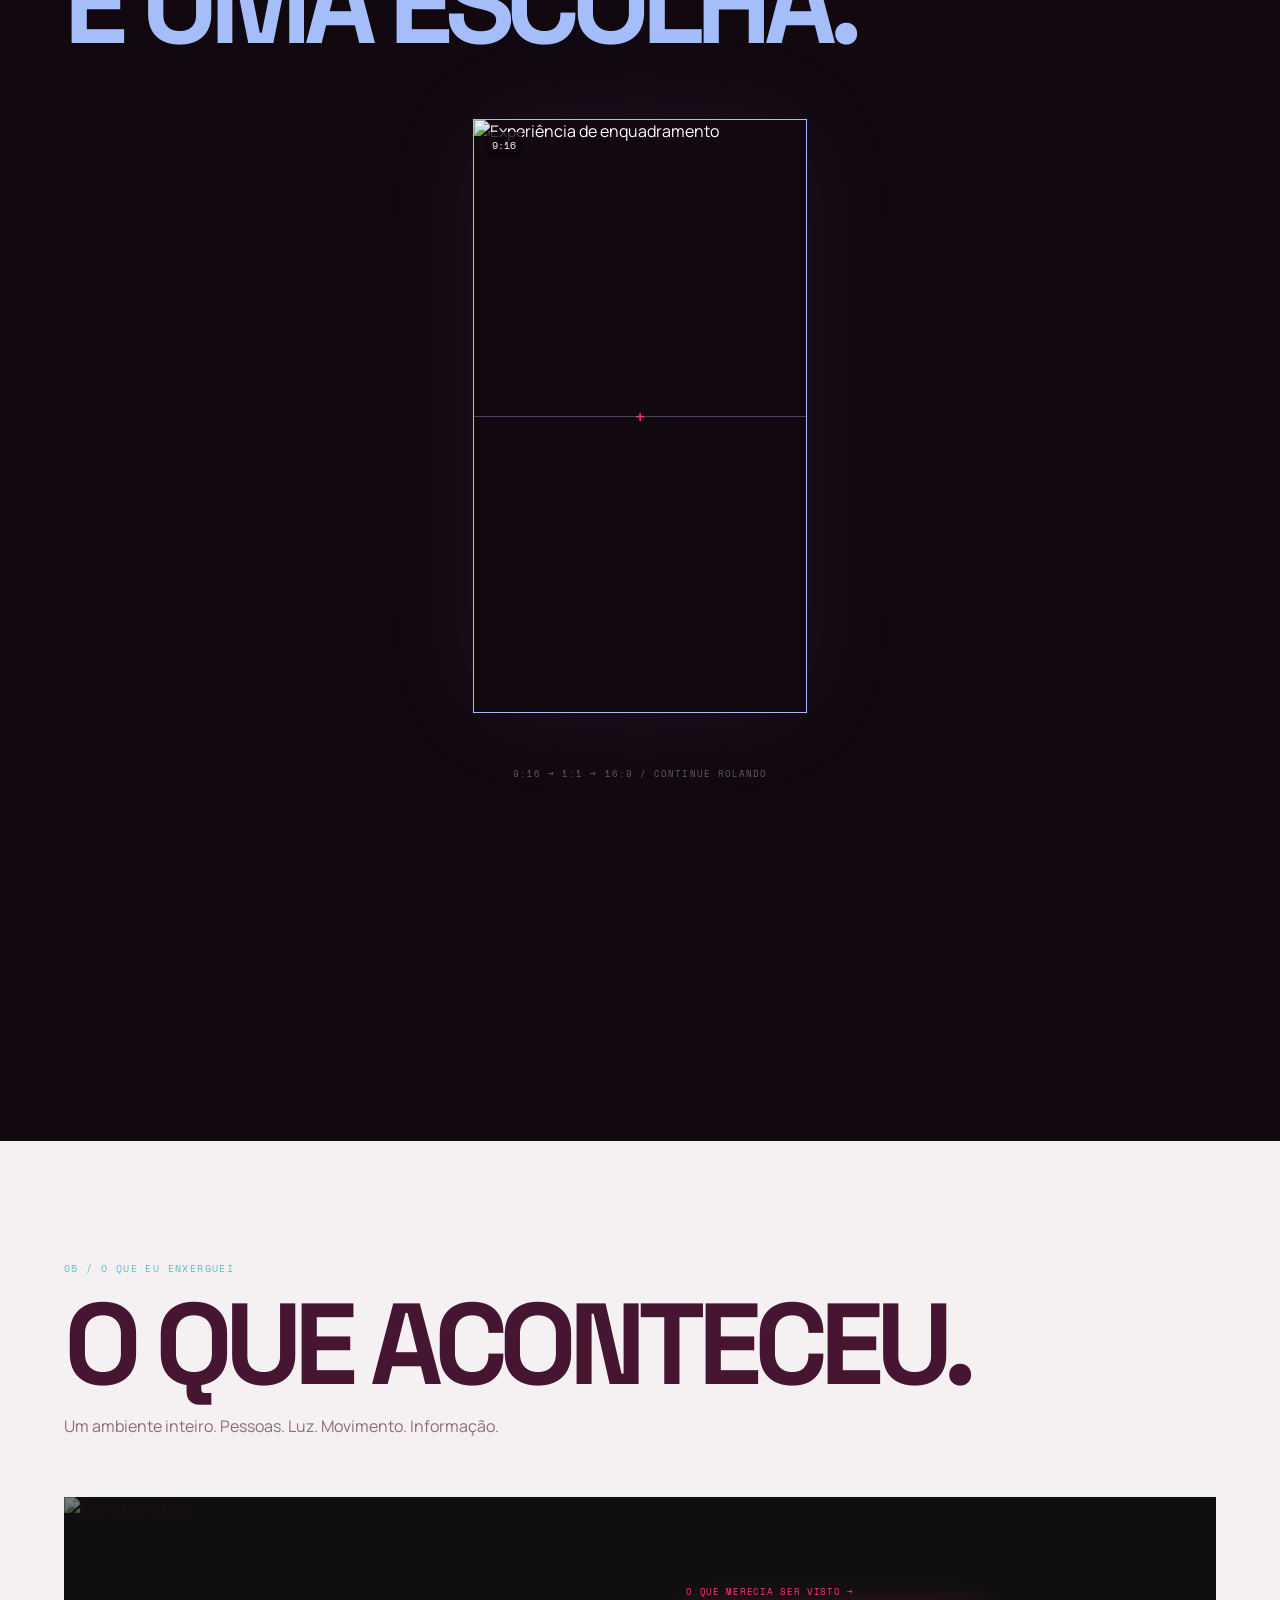
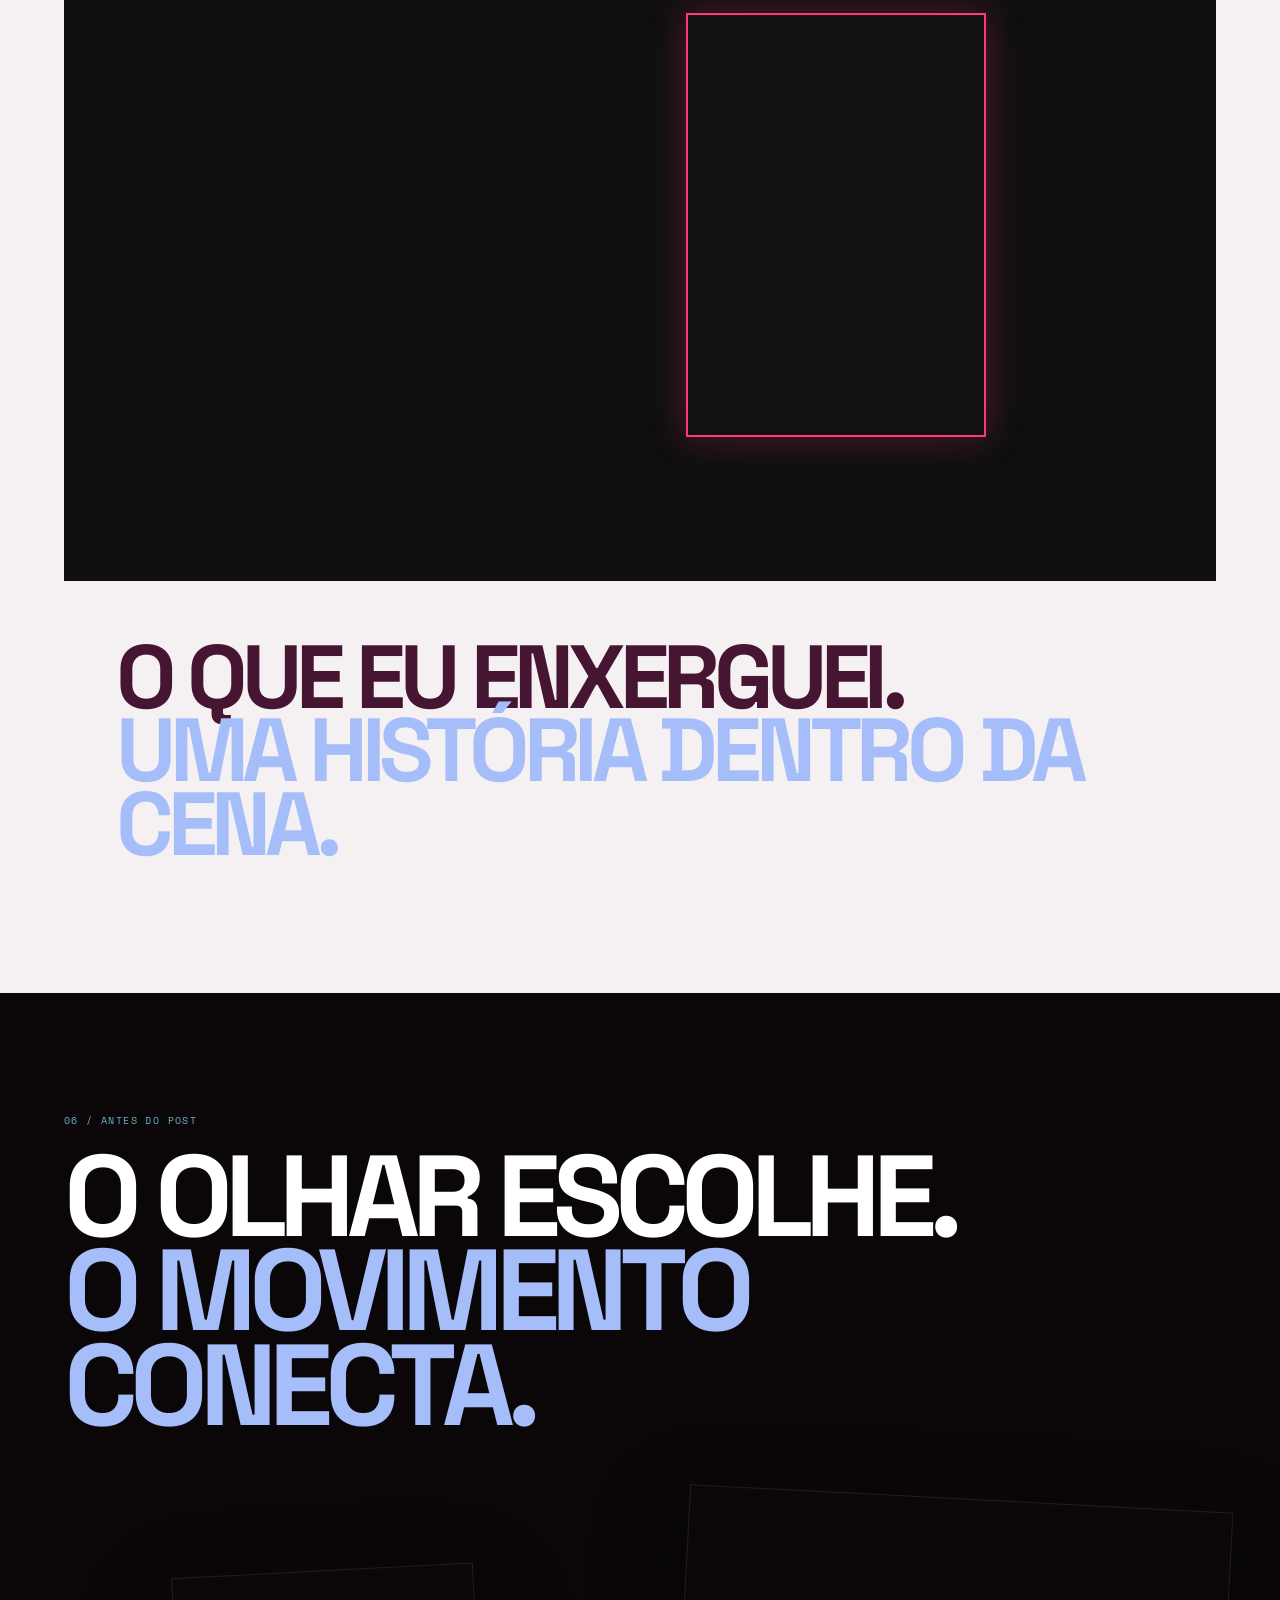
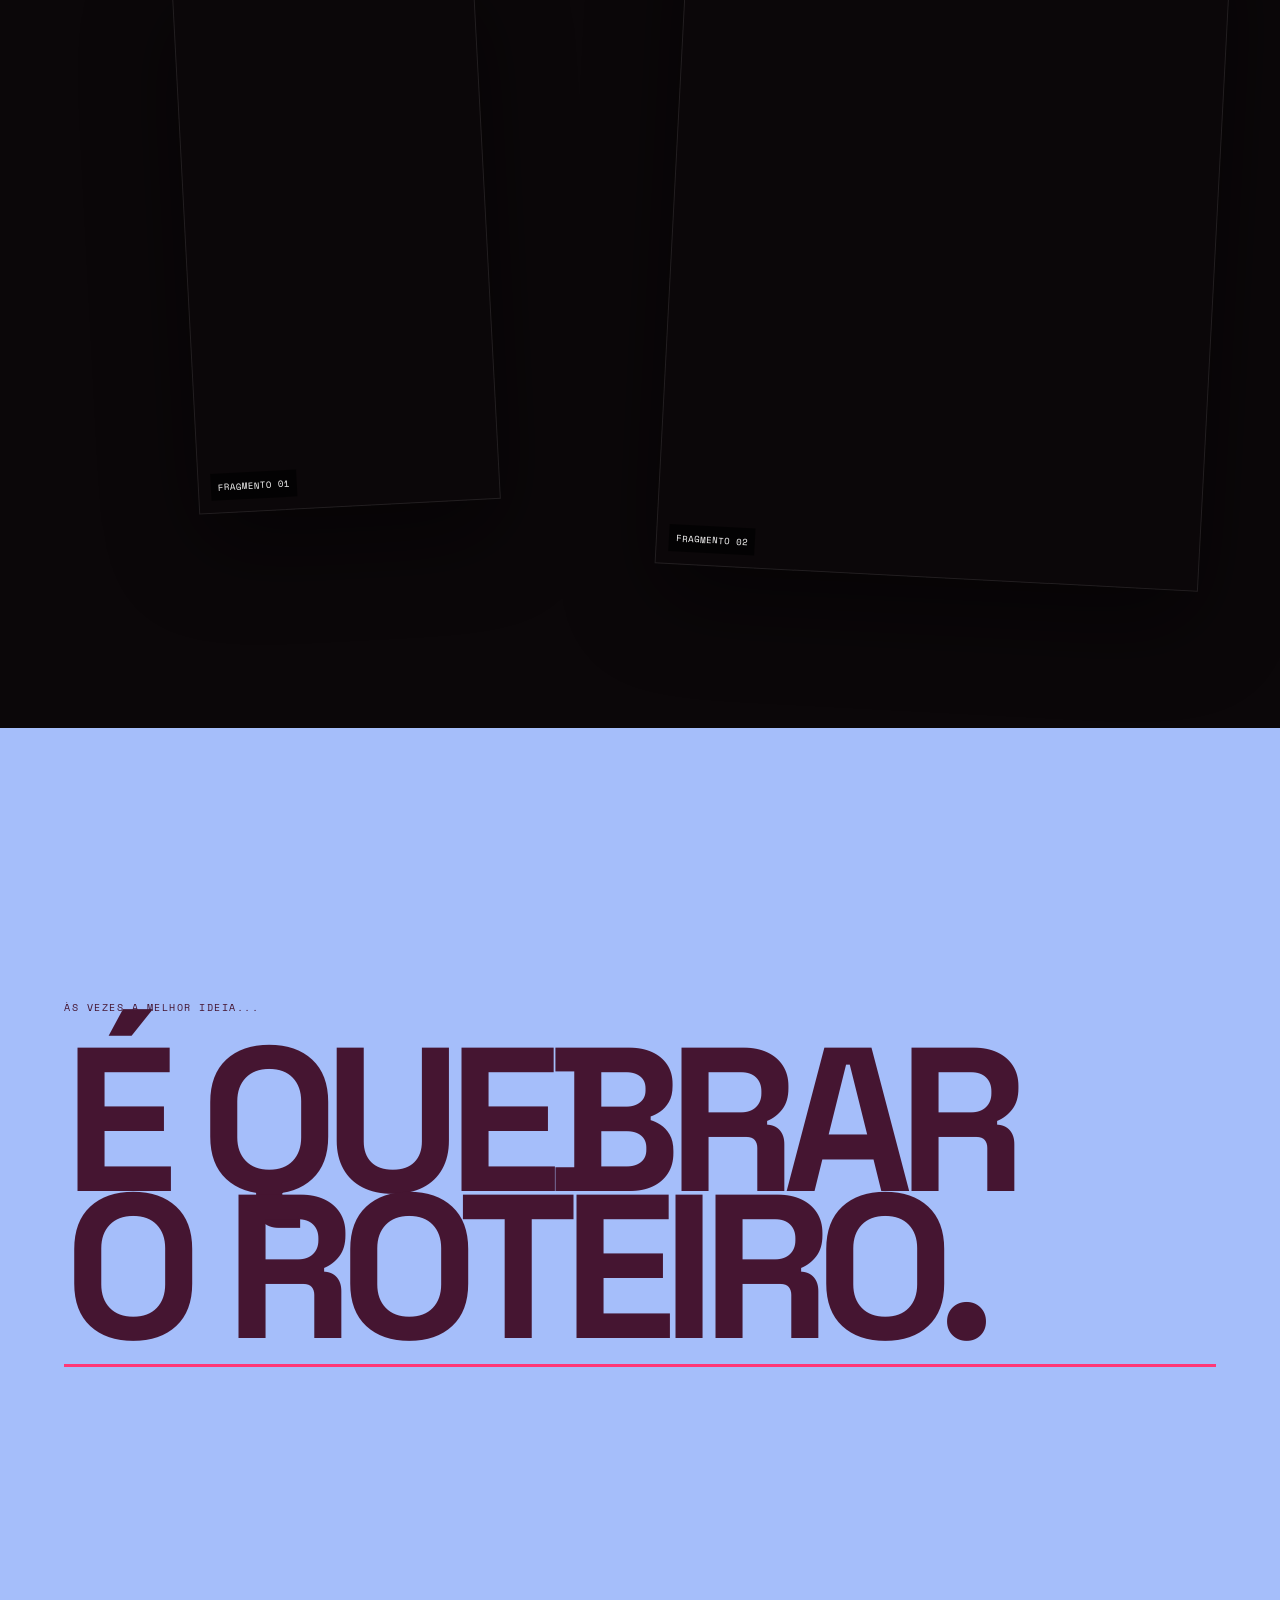
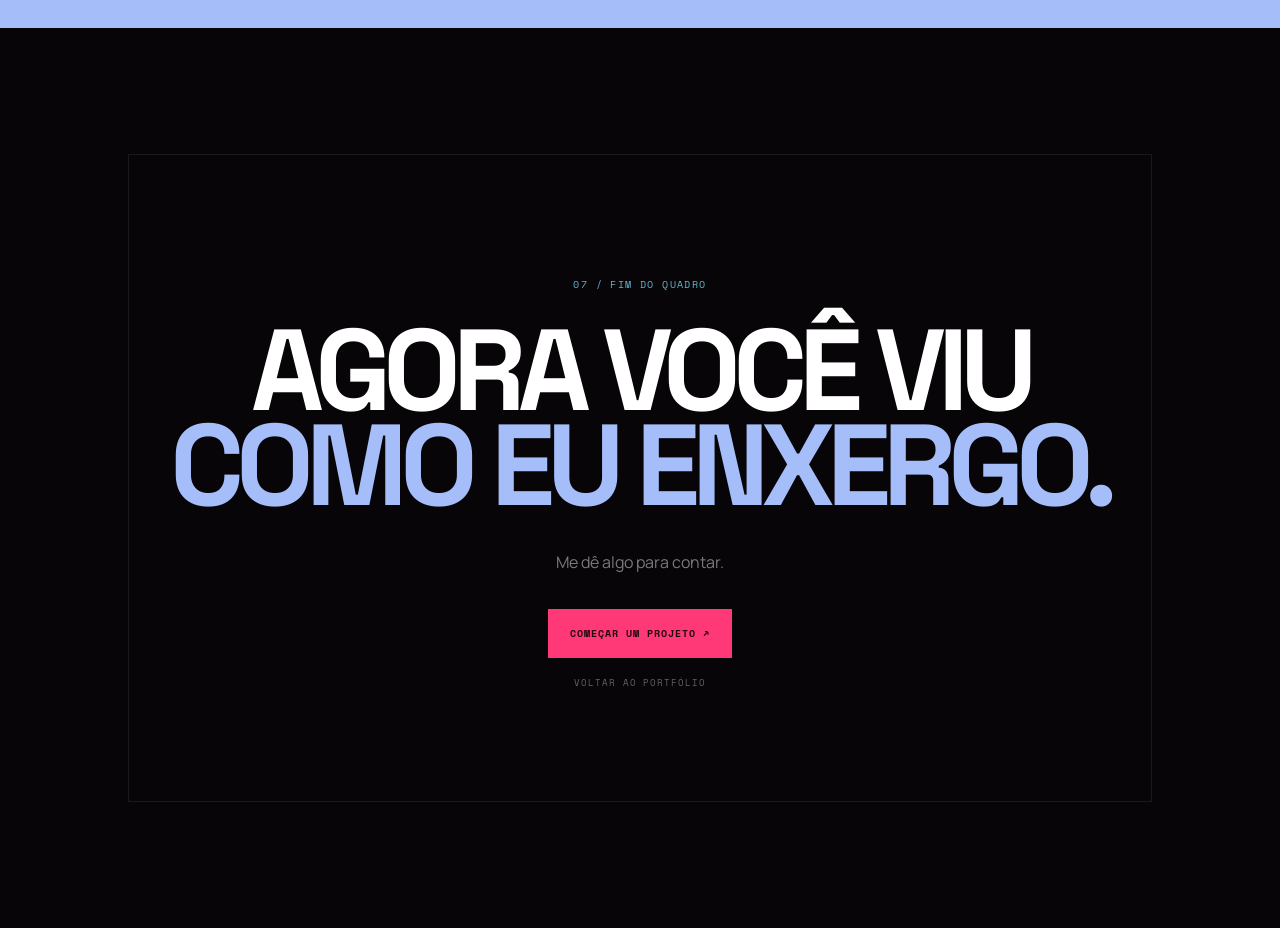
==== commit 8a4f8a98: "Add files via upload" ====
--- a/olhar.html
+++ b/olhar.html
@@ -4,7 +4,7 @@
   <meta charset="utf-8">
   <meta name="viewport" content="width=device-width,initial-scale=1,viewport-fit=cover">
   <title>O Olhar — Isabelly Barbosa</title>
-  <meta name="description" content="Uma experiência visual de Isabelly Barbosa. Não é sobre registrar tudo. É sobre saber o que merece ser visto.">
+  <meta name="description" content="Uma experiência visual de Isabelly Barbosa. Movimento, enquadramento e narrativa antes da edição.">
   <meta property="og:type" content="website">
   <meta property="og:title" content="O Olhar — Isabelly Barbosa">
   <meta property="og:description" content="Não é sobre registrar tudo. É sobre saber o que merece ser visto.">
@@ -15,88 +15,135 @@
   <link rel="preconnect" href="https://fonts.googleapis.com">
   <link rel="preconnect" href="https://fonts.gstatic.com" crossorigin>
   <link href="https://fonts.googleapis.com/css2?family=Manrope:wght@400;500;600;700&family=Space+Grotesk:wght@500;600;700&family=Space+Mono:wght@400;700&display=swap" rel="stylesheet">
-  <link rel="stylesheet" href="olhar.css?v=2">
+  <link rel="stylesheet" href="olhar.css?v=final1">
 </head>
 <body>
   <div class="grain"></div>
-  <header>
-    <a href="index.html">← VOLTAR</a>
-    <span>ISABELLY BARBOSA / EXPERIÊNCIA 01</span>
-    <span class="live"><i></i> AO VIVO</span>
+
+  <header class="topbar">
+    <a href="index.html">← PORTFÓLIO</a>
+    <span>ISABELLY BARBOSA / O OLHAR</span>
+    <span class="live"><i></i> EXPERIÊNCIA VISUAL</span>
   </header>
 
   <main>
-    <section class="hero">
-      <div class="corners"><b></b><b></b><b></b><b></b></div>
-      <p class="code">01 / O OLHAR</p>
+    <section class="hero" id="topo">
+      <div class="frame-corners"><b></b><b></b><b></b><b></b></div>
+      <p class="code">01 / PERCEPÇÃO</p>
       <div class="hero-copy">
-        <p>TODO MUNDO PODE GRAVAR.</p>
+        <p class="overline">TODO MUNDO PODE GRAVAR.</p>
         <h1>MAS NEM TODO MUNDO<br><em>SABE O QUE ENXERGAR.</em></h1>
+        <p class="sub">O trabalho começa antes do REC.</p>
       </div>
-      <div class="focus-mark"><span></span></div>
-      <p class="scroll">ROLE PARA ENTRAR NO MEU OLHAR ↓</p>
+      <div class="focus-ring"></div>
+      <p class="scroll">ROLE PARA VER COMO EU ENXERGO ↓</p>
     </section>
 
     <section class="manifesto">
-      <div class="sticky-word">EU<br>VEJO.</div>
-      <div class="manifesto-lines">
+      <div class="sticky-title">EU<br>VEJO.</div>
+      <div class="thoughts">
         <article><span>01</span><h2>O MOVIMENTO<br><b>ANTES QUE ELE PASSE.</b></h2></article>
-        <article><span>02</span><h2>O DETALHE<br><b>QUE OUTROS IGNORAM.</b></h2></article>
+        <article><span>02</span><h2>O DETALHE<br><b>NO MEIO DO TODO.</b></h2></article>
         <article><span>03</span><h2>A HISTÓRIA<br><b>ANTES DA EDIÇÃO.</b></h2></article>
       </div>
     </section>
 
+    <section class="festival-intro">
+      <p class="code">02 / ELEMENTO EM MOVIMENTO</p>
+      <div class="festival-grid">
+        <div>
+          <h2>QUANDO TUDO<br>ESTÁ ACONTECENDO,<br><em>ONDE VOCÊ OLHA?</em></h2>
+          <p>Palco, luz, expressão, gesto, pausa. Cobertura é escolher em segundos o que vai continuar existindo depois que o momento passar.</p>
+        </div>
+        <div class="festival-video">
+          <video muted autoplay loop playsinline preload="metadata">
+            <source src="olhar-media/festival.mp4" type="video/mp4">
+          </video>
+          <div class="camera-ui"><span><i></i> REC</span><span>EVENTO / MOVIMENTO</span><span>ISABELLY BARBOSA</span></div>
+        </div>
+      </div>
+    </section>
+
+    <section class="contact-sheet" id="frames">
+      <div class="sheet-head">
+        <p class="code">03 / FRAMES</p>
+        <h2>UM MESMO EVENTO.<br><em>SETE DECISÕES DE OLHAR.</em></h2>
+      </div>
+      <div class="photo-flow">
+        <figure class="f1"><img src="olhar-media/IMG_3132.jpg" alt="Frame de evento"><figcaption>01 / LUZ</figcaption></figure>
+        <figure class="f2"><img src="olhar-media/IMG_3092.jpg" alt="Frame de evento"><figcaption>02 / PRESENÇA</figcaption></figure>
+        <figure class="f3"><img src="olhar-media/IMG_3121.jpg" alt="Frame de evento"><figcaption>03 / GESTO</figcaption></figure>
+        <figure class="f4"><img src="olhar-media/IMG_3091.jpg" alt="Frame de evento"><figcaption>04 / RITMO</figcaption></figure>
+        <figure class="f5"><img src="olhar-media/IMG_3130.jpg" alt="Frame de evento"><figcaption>05 / DETALHE</figcaption></figure>
+        <figure class="f6"><img src="olhar-media/IMG_3124.jpg" alt="Frame de evento"><figcaption>06 / ATMOSFERA</figcaption></figure>
+        <figure class="f7"><img src="olhar-media/IMG_3122.jpg" alt="Frame de evento"><figcaption>07 / HISTÓRIA</figcaption></figure>
+      </div>
+    </section>
+
     <section class="frame-lab" id="frameLab">
-      <p class="code">02 / ENQUADRAMENTO</p>
-      <h2>O ENQUADRAMENTO<br><em>É UMA DECISÃO.</em></h2>
+      <p class="code">04 / ENQUADRAMENTO</p>
+      <h2>O QUADRO NÃO É<br>UM FORMATO.<br><em>É UMA ESCOLHA.</em></h2>
       <div class="ratio-stage">
         <div class="ratio-frame" id="ratioFrame">
-          <div class="crosshair">+</div>
-          <span id="ratioLabel">9:16</span>
+          <img src="olhar-media/IMG_3130.jpg" alt="Experiência de enquadramento">
+          <span id="ratioLabel">9:16</span><div class="cross">+</div>
         </div>
       </div>
-      <p class="hint">CONTINUE ROLANDO — O QUADRO MUDA COM VOCÊ.</p>
+      <p class="hint">9:16 → 1:1 → 16:9 / CONTINUE ROLANDO</p>
     </section>
 
-    <section class="reveal-zone" id="revealZone">
-      <div class="reveal-copy">
-        <p class="code">03 / PERCEPÇÃO</p>
-        <h2>NÃO É SOBRE<br>REGISTRAR TUDO.</h2>
-        <p>É sobre saber <strong>o que merece ser visto.</strong></p>
+    <section class="what-i-saw">
+      <p class="code">05 / O QUE EU ENXERGUEI</p>
+      <div class="saw-copy">
+        <h2>O QUE ACONTECEU.</h2>
+        <p>Um ambiente inteiro. Pessoas. Luz. Movimento. Informação.</p>
       </div>
-      <div class="flashlight" id="flashlight"></div>
-      <p class="touch-hint">MOVA O CURSOR / ARRASTE O DEDO</p>
+      <div class="saw-stage">
+        <img class="wide-photo" src="olhar-media/IMG_3091.jpg" alt="Cena completa">
+        <div class="crop-window">
+          <img src="olhar-media/IMG_3091.jpg" alt="Detalhe escolhido">
+        </div>
+        <div class="target-label">O QUE MERECIA SER VISTO →</div>
+      </div>
+      <div class="saw-end"><h2>O QUE EU ENXERGUEI.<br><em>UMA HISTÓRIA DENTRO DA CENA.</em></h2></div>
+    </section>
+
+    <section class="motion-cuts">
+      <p class="code">06 / ANTES DO POST</p>
+      <h2>O OLHAR ESCOLHE.<br><em>O MOVIMENTO CONECTA.</em></h2>
+      <div class="cuts">
+        <div class="cut cut-a">
+          <video muted loop playsinline preload="metadata"><source src="olhar-media/bastidor-9175.mp4" type="video/mp4"></video>
+          <span>FRAGMENTO 01</span>
+        </div>
+        <div class="cut cut-b">
+          <video muted loop playsinline preload="metadata"><source src="olhar-media/bastidor-9179.mp4" type="video/mp4"></video>
+          <span>FRAGMENTO 02</span>
+        </div>
+      </div>
     </section>
 
     <section class="break-section" id="breakSection">
-      <p class="tiny">ÀS VEZES A MELHOR IDEIA...</p>
+      <p class="small">ÀS VEZES A MELHOR IDEIA...</p>
       <h2>É QUEBRAR<br>O ROTEIRO.</h2>
-      <div class="impact-line"></div>
-    </section>
-
-    <section class="vision">
-      <p class="code">04 / DIREÇÃO</p>
-      <div class="split">
-        <div><small>O QUE ACONTECEU</small><h2>UM<br>MOMENTO.</h2></div>
-        <div><small>O QUE EU ENXERGUEI</small><h2>UMA<br><em>HISTÓRIA.</em></h2></div>
-      </div>
+      <div class="break-line"></div>
     </section>
 
     <section class="closing">
-      <div class="closing-frame"></div>
-      <p>AGORA VOCÊ VIU</p>
-      <h2>COMO EU<br><em>ENXERGO.</em></h2>
-      <p class="next">ME DÊ ALGO PARA CONTAR.</p>
-      <a class="cta" href="https://wa.me/5561996908717?text=Olá%20Isabelly!%20Vi%20a%20experiência%20O%20Olhar%20e%20quero%20conversar%20com%20você." target="_blank" rel="noopener">COMEÇAR UM PROJETO ↗</a>
+      <div class="closing-box"></div>
+      <p class="code">07 / FIM DO QUADRO</p>
+      <h2>AGORA VOCÊ VIU<br><em>COMO EU ENXERGO.</em></h2>
+      <p>Me dê algo para contar.</p>
+      <a href="https://wa.me/5561996908717?text=Olá%20Isabelly!%20Vi%20a%20experiência%20O%20Olhar%20e%20quero%20conversar%20com%20você." target="_blank" rel="noopener">COMEÇAR UM PROJETO ↗</a>
+      <a class="back-home" href="index.html">VOLTAR AO PORTFÓLIO</a>
     </section>
   </main>
 
-  <!-- conversa surpresa -->
   <div class="chat-surprise" id="chatSurprise" aria-hidden="true">
     <div class="chat-glow"></div>
     <div class="chat-window">
       <div class="chat-top">
-        <div class="chat-avatar">IB</div>
+        <div class="avatar">IB</div>
         <div><strong>Isabelly Barbosa</strong><span id="chatStatus">digitando...</span></div>
         <button id="chatClose" aria-label="Fechar">×</button>
       </div>
@@ -112,6 +159,6 @@
     </div>
   </div>
 
-  <script src="olhar.js?v=2"></script>
+  <script src="olhar.js?v=final1"></script>
 </body>
 </html>
--- a/olhar.css
+++ b/olhar.css
@@ -1,33 +1,15 @@
-:root{--plum:#451531;--wine:#B3093F;--blue:#A5BEFA;--cyan:#64B7CC;--pink:#FF3877;--dark:#10070d;--cream:#f5f1f3}
-*{box-sizing:border-box}html{scroll-behavior:smooth;background:var(--dark)}body{margin:0;background:var(--dark);color:white;font-family:Manrope,sans-serif;overflow-x:hidden}a{color:inherit;text-decoration:none}.grain{position:fixed;inset:0;z-index:1000;pointer-events:none;opacity:.045;background-image:url("data:image/svg+xml,%3Csvg xmlns='http://www.w3.org/2000/svg' width='140' height='140'%3E%3Cfilter id='n'%3E%3CfeTurbulence type='fractalNoise' baseFrequency='.9' numOctaves='4' stitchTiles='stitch'/%3E%3C/filter%3E%3Crect width='100%25' height='100%25' filter='url(%23n)'/%3E%3C/svg%3E")}
-header{position:fixed;z-index:90;top:0;left:0;right:0;display:grid;grid-template-columns:1fr auto 1fr;padding:18px 24px;font:10px "Space Mono";letter-spacing:.1em;mix-blend-mode:difference}.live{text-align:right}.live i{display:inline-block;width:7px;height:7px;background:var(--pink);border-radius:50%;margin-right:7px;animation:blink 1s steps(1) infinite}@keyframes blink{50%{opacity:.15}}
-.code{font:10px "Space Mono";letter-spacing:.14em;color:var(--cyan)}
-.hero{min-height:100svh;display:grid;place-items:center;position:relative;padding:80px 5vw;background:radial-gradient(circle at 50% 50%,#351124 0,#180a12 48%,#0d070a 100%);overflow:hidden}.hero-copy{text-align:center;position:relative;z-index:3}.hero-copy>p{font:11px "Space Mono";letter-spacing:.18em}.hero h1{font:700 clamp(3.7rem,9.5vw,10rem) "Space Grotesk";letter-spacing:-.07em;line-height:.82;margin:28px 0}.hero h1 em,.frame-lab h2 em,.split em,.closing h2 em{font-style:normal;color:var(--blue)}.hero>.code{position:absolute;left:5vw;top:100px}.scroll{position:absolute;bottom:28px;font:9px "Space Mono";letter-spacing:.13em;color:#ffffff77}.focus-mark{position:absolute;width:min(32vw,420px);aspect-ratio:1;border:1px solid #ffffff14;border-radius:50%;animation:pulse 4s ease-in-out infinite}.focus-mark:before,.focus-mark:after{content:"";position:absolute;background:#ffffff1e}.focus-mark:before{width:130%;height:1px;left:-15%;top:50%}.focus-mark:after{height:130%;width:1px;top:-15%;left:50%}@keyframes pulse{50%{transform:scale(1.12);opacity:.45}}
-.corners b{position:absolute;width:38px;height:38px;border-color:#ffffff55}.corners b:nth-child(1){left:4vw;top:10vh;border-left:1px solid;border-top:1px solid}.corners b:nth-child(2){right:4vw;top:10vh;border-right:1px solid;border-top:1px solid}.corners b:nth-child(3){left:4vw;bottom:10vh;border-left:1px solid;border-bottom:1px solid}.corners b:nth-child(4){right:4vw;bottom:10vh;border-right:1px solid;border-bottom:1px solid}
-.manifesto{display:grid;grid-template-columns:.8fr 1.6fr;background:var(--cream);color:var(--plum);padding:0 5vw}.sticky-word{position:sticky;top:25vh;height:max-content;padding:20vh 0;font:700 clamp(5rem,13vw,13rem) "Space Grotesk";letter-spacing:-.08em;line-height:.65;color:var(--wine)}.manifesto-lines article{min-height:82vh;display:flex;flex-direction:column;justify-content:center;border-bottom:1px solid #45153122}.manifesto-lines span{font:700 12px "Space Mono";color:var(--pink)}.manifesto-lines h2{font:600 clamp(2.6rem,6vw,6.5rem) "Space Grotesk";letter-spacing:-.055em;line-height:.9}.manifesto-lines h2 b{font-weight:600;color:#45153188}
-.frame-lab{min-height:170vh;background:var(--plum);padding:110px 5vw;position:relative}.frame-lab h2{font:700 clamp(3.5rem,9vw,9rem) "Space Grotesk";line-height:.84;letter-spacing:-.065em;margin:25px 0}.ratio-stage{position:sticky;top:12vh;height:76vh;display:grid;place-items:center}.ratio-frame{height:66vh;aspect-ratio:9/16;border:1px solid var(--blue);position:relative;box-shadow:0 0 80px #a5befa12;transition:width .08s linear,aspect-ratio .08s linear}.ratio-frame:before,.ratio-frame:after{content:"";position:absolute;background:#a5befa55}.ratio-frame:before{height:1px;width:100%;top:50%}.ratio-frame:after{width:1px;height:100%;left:50%}.ratio-frame span{position:absolute;top:12px;left:12px;font:11px "Space Mono";color:var(--blue)}.crosshair{position:absolute;left:50%;top:50%;transform:translate(-50%,-50%);font:20px "Space Mono";color:var(--pink);z-index:2}.hint{text-align:center;font:9px "Space Mono";letter-spacing:.12em;color:#ffffff66}
-.reveal-zone{min-height:100svh;position:relative;background:#050506;display:grid;place-items:center;overflow:hidden}.reveal-copy{position:relative;z-index:3;text-align:center;pointer-events:none}.reveal-copy h2{font:700 clamp(4rem,11vw,11rem) "Space Grotesk";line-height:.8;letter-spacing:-.07em;margin:20px 0}.reveal-copy>p:last-child{font-size:clamp(1rem,2vw,1.5rem);color:#ffffff77}.reveal-copy strong{color:var(--pink)}.flashlight{position:absolute;width:320px;height:320px;border-radius:50%;background:radial-gradient(circle,#64b7cc55 0,#a5befa20 35%,transparent 70%);filter:blur(4px);transform:translate(-50%,-50%);pointer-events:none}.touch-hint{position:absolute;bottom:25px;font:9px "Space Mono";letter-spacing:.12em;color:#ffffff55}
-.break-section{height:100svh;background:var(--blue);color:var(--plum);display:flex;flex-direction:column;justify-content:center;padding:5vw;position:relative;overflow:hidden}.break-section .tiny{font:10px "Space Mono";letter-spacing:.15em}.break-section h2{font:700 clamp(5rem,16vw,17rem) "Space Grotesk";line-height:.72;letter-spacing:-.09em;margin:25px 0}.impact-line{height:2px;width:100%;background:var(--pink);transform-origin:left}
-.vision{padding:110px 5vw;background:#12080e}.split{display:grid;grid-template-columns:1fr 1fr;margin-top:40px}.split>div{min-height:70vh;padding:5vw;display:flex;flex-direction:column;justify-content:center;border:1px solid #ffffff15}.split>div:last-child{background:var(--wine)}.split small{font:10px "Space Mono";letter-spacing:.13em}.split h2{font:700 clamp(4rem,9vw,9rem) "Space Grotesk";line-height:.78;letter-spacing:-.07em}
-.closing{min-height:100svh;display:flex;flex-direction:column;align-items:center;justify-content:center;text-align:center;position:relative;background:#070507;padding:80px 5vw;overflow:hidden}.closing-frame{position:absolute;width:80vw;height:70vh;border:1px solid #ffffff16;animation:closeframe 6s ease-in-out infinite}@keyframes closeframe{50%{width:42vw;height:42vh}}.closing>p{font:10px "Space Mono";letter-spacing:.14em;z-index:2}.closing h2{font:700 clamp(5rem,13vw,13rem) "Space Grotesk";line-height:.75;letter-spacing:-.08em;margin:28px 0;z-index:2}.closing .next{color:var(--cyan);font-size:11px}.cta{z-index:3;margin-top:22px;padding:17px 22px;background:var(--pink);color:#200710;font:700 11px "Space Mono";letter-spacing:.1em;transition:.2s}.cta:hover{transform:scale(1.05) rotate(-1deg)}
-@media(max-width:700px){header{grid-template-columns:1fr 1fr;padding:15px 14px}header>span:nth-child(2){display:none}.hero>.code{left:18px}.manifesto{display:block;padding:0 18px}.sticky-word{position:relative;top:auto;padding:90px 0 30px;font-size:22vw}.manifesto-lines article{min-height:62vh}.frame-lab{padding-left:18px;padding-right:18px}.ratio-stage{height:65vh}.ratio-frame{height:55vh}.flashlight{width:220px;height:220px}.split{grid-template-columns:1fr}.split>div{min-height:55vh}.closing-frame{width:90vw}}
-@media(prefers-reduced-motion:reduce){*{animation:none!important;scroll-behavior:auto!important}.whatsapp-drop.drop{transform:translate(-50%,45vh);opacity:1}}
-
-/* ===== SURPRESA: A PÁGINA COMEÇA A CONVERSAR ===== */
-.chat-surprise{position:fixed;inset:0;z-index:950;display:grid;place-items:center;pointer-events:none;opacity:0;background:rgba(6,4,6,0);backdrop-filter:blur(0);transition:opacity .35s,background .45s,backdrop-filter .45s}
-.chat-surprise.show{opacity:1;pointer-events:auto;background:rgba(6,4,6,.70);backdrop-filter:blur(12px)}
-.chat-glow{position:absolute;width:520px;height:520px;border-radius:50%;background:radial-gradient(circle,rgba(255,56,119,.18),rgba(100,183,204,.08) 40%,transparent 70%);filter:blur(20px);transform:scale(.65);opacity:0;transition:.8s}
-.chat-surprise.show .chat-glow{transform:scale(1);opacity:1}
-.chat-window{position:relative;width:min(520px,calc(100vw - 32px));border:1px solid rgba(255,255,255,.16);background:linear-gradient(145deg,rgba(31,17,26,.96),rgba(10,8,11,.98));box-shadow:0 50px 140px rgba(0,0,0,.65);transform:translateY(50px) scale(.94) rotateX(7deg);opacity:0;transition:.55s cubic-bezier(.2,.85,.25,1);overflow:hidden}
-.chat-surprise.show .chat-window{transform:none;opacity:1}
-.chat-top{display:flex;align-items:center;gap:12px;padding:17px 18px;border-bottom:1px solid rgba(255,255,255,.10)}
-.chat-avatar{width:38px;height:38px;border-radius:50%;display:grid;place-items:center;background:var(--blue);color:var(--plum);font:700 11px "Space Mono";box-shadow:0 0 0 4px rgba(165,190,250,.08)}
-.chat-top>div:nth-child(2){display:flex;flex-direction:column;gap:3px;flex:1}.chat-top strong{font:600 13px "Space Grotesk"}.chat-top span{font:9px "Space Mono";color:var(--cyan);letter-spacing:.08em}.chat-top button{border:0;background:none;color:#ffffff70;font-size:25px;cursor:pointer}
-.chat-body{min-height:205px;padding:28px 20px;display:flex;flex-direction:column;align-items:flex-start;gap:10px;background:linear-gradient(180deg,rgba(69,21,49,.16),transparent)}
-.typing{display:flex;gap:5px;padding:12px 14px;border-radius:5px 16px 16px 16px;background:#ffffff0e}.typing i{width:6px;height:6px;background:#ffffff80;border-radius:50%;animation:typeDot 1s infinite}.typing i:nth-child(2){animation-delay:.15s}.typing i:nth-child(3){animation-delay:.3s}@keyframes typeDot{50%{transform:translateY(-4px);opacity:1}0%,100%{opacity:.4}}
-.message{max-width:84%;padding:12px 15px;border:1px solid rgba(255,255,255,.09);background:#ffffff0c;border-radius:5px 17px 17px 17px;font-size:14px;line-height:1.5;opacity:0;transform:translateY(8px)}
-.message.accent{background:rgba(165,190,250,.95);color:var(--plum);border:0;font-weight:600}
-.message.appear{animation:msgIn .38s forwards}@keyframes msgIn{to{opacity:1;transform:none}}
-.chat-actions{display:flex;align-items:center;gap:10px;padding:16px 18px;border-top:1px solid rgba(255,255,255,.10);opacity:0;transform:translateY(8px);transition:.35s}.chat-actions.show{opacity:1;transform:none}
-.chat-actions a{flex:1;text-align:center;background:var(--pink);color:#220811;padding:13px 12px;font:700 10px "Space Mono";letter-spacing:.08em}.chat-actions button{border:1px solid rgba(255,255,255,.15);background:transparent;color:#ffffff9c;padding:12px;font:9px "Space Mono";letter-spacing:.07em;cursor:pointer}
-@media(max-width:600px){.chat-window{width:calc(100vw - 22px)}.chat-body{min-height:190px}.chat-actions{flex-direction:column}.chat-actions a,.chat-actions button{width:100%}.chat-surprise.show{backdrop-filter:blur(8px)}}
+:root{--plum:#451531;--wine:#B3093F;--blue:#A5BEFA;--cyan:#64B7CC;--pink:#FF3877;--dark:#10070d;--paper:#f5f1f3}
+*{box-sizing:border-box}html{scroll-behavior:smooth;background:var(--dark)}body{margin:0;background:var(--dark);color:#fff;font-family:Manrope,sans-serif;overflow-x:hidden}a{color:inherit;text-decoration:none}img,video{display:block}.grain{position:fixed;inset:0;z-index:999;pointer-events:none;opacity:.04;background-image:url("data:image/svg+xml,%3Csvg xmlns='http://www.w3.org/2000/svg' width='140' height='140'%3E%3Cfilter id='n'%3E%3CfeTurbulence type='fractalNoise' baseFrequency='.9' numOctaves='4'/%3E%3C/filter%3E%3Crect width='100%25' height='100%25' filter='url(%23n)'/%3E%3C/svg%3E")}
+.topbar{position:fixed;z-index:90;top:0;left:0;right:0;padding:17px 22px;display:grid;grid-template-columns:1fr auto 1fr;font:10px "Space Mono";letter-spacing:.1em;background:linear-gradient(#0009,transparent);mix-blend-mode:difference}.topbar>span:last-child{text-align:right}.live i,.camera-ui i{display:inline-block;width:7px;height:7px;border-radius:50%;background:var(--pink);margin-right:6px;animation:blink 1s steps(1) infinite}@keyframes blink{50%{opacity:.18}}
+.code{font:10px "Space Mono";letter-spacing:.14em;color:var(--cyan);text-transform:uppercase}.hero{min-height:100svh;position:relative;display:grid;place-items:center;padding:90px 5vw;background:radial-gradient(circle at 50% 45%,#391326 0,#190a13 48%,#0b0609 100%);overflow:hidden}.hero-copy{text-align:center;position:relative;z-index:3}.overline{font:10px "Space Mono";letter-spacing:.18em}.hero h1,.festival-intro h2,.sheet-head h2,.frame-lab h2,.saw-copy h2,.saw-end h2,.motion-cuts h2,.break-section h2,.closing h2{font:700 clamp(3.5rem,9vw,10rem) "Space Grotesk";line-height:.82;letter-spacing:-.07em;margin:22px 0}.hero h1 em,.festival-intro em,.sheet-head em,.frame-lab em,.saw-end em,.motion-cuts em,.closing em{font-style:normal;color:var(--blue)}.hero .sub{color:#ffffff88}.hero>.code{position:absolute;top:92px;left:5vw}.scroll{position:absolute;bottom:26px;font:9px "Space Mono";letter-spacing:.12em;color:#ffffff66}.focus-ring{position:absolute;width:min(34vw,430px);aspect-ratio:1;border:1px solid #ffffff15;border-radius:50%;animation:pulse 4s ease-in-out infinite}.focus-ring:before,.focus-ring:after{content:"";position:absolute;background:#ffffff1f}.focus-ring:before{height:1px;width:135%;left:-17%;top:50%}.focus-ring:after{width:1px;height:135%;top:-17%;left:50%}@keyframes pulse{50%{transform:scale(1.1);opacity:.42}}.frame-corners b{position:absolute;width:36px;height:36px}.frame-corners b:nth-child(1){left:4vw;top:11vh;border-left:1px solid #ffffff55;border-top:1px solid #ffffff55}.frame-corners b:nth-child(2){right:4vw;top:11vh;border-right:1px solid #ffffff55;border-top:1px solid #ffffff55}.frame-corners b:nth-child(3){left:4vw;bottom:11vh;border-left:1px solid #ffffff55;border-bottom:1px solid #ffffff55}.frame-corners b:nth-child(4){right:4vw;bottom:11vh;border-right:1px solid #ffffff55;border-bottom:1px solid #ffffff55}
+.manifesto{display:grid;grid-template-columns:.75fr 1.45fr;background:var(--paper);color:var(--plum);padding:0 5vw}.sticky-title{position:sticky;top:24vh;height:max-content;padding:19vh 0;font:700 clamp(5rem,13vw,13rem) "Space Grotesk";line-height:.65;letter-spacing:-.09em;color:var(--wine)}.thoughts article{min-height:78vh;display:flex;flex-direction:column;justify-content:center;border-bottom:1px solid #45153124}.thoughts span{font:700 12px "Space Mono";color:var(--pink)}.thoughts h2{font:600 clamp(2.7rem,6vw,6.5rem) "Space Grotesk";line-height:.9;letter-spacing:-.055em}.thoughts h2 b{font-weight:600;color:#45153185}
+.festival-intro{padding:110px 5vw;background:#0b080a}.festival-grid{display:grid;grid-template-columns:.8fr 1.2fr;gap:6vw;align-items:center}.festival-grid>div:first-child p{max-width:580px;color:#ffffff7d;line-height:1.8}.festival-video{position:relative;aspect-ratio:16/10;overflow:hidden;border:1px solid #ffffff18;box-shadow:0 45px 100px #0008}.festival-video video{width:100%;height:100%;object-fit:cover}.camera-ui{position:absolute;inset:16px;display:flex;justify-content:space-between;align-items:flex-start;font:9px "Space Mono";letter-spacing:.08em;text-shadow:0 1px 8px #000}
+.contact-sheet{background:var(--plum);padding:110px 5vw 150px;overflow:hidden}.sheet-head{max-width:1100px}.photo-flow{min-height:1500px;position:relative;margin-top:70px}.photo-flow figure{position:absolute;margin:0;background:#0b080a;border:1px solid #ffffff1a;padding:8px;box-shadow:0 35px 80px #0007;transition:transform .35s}.photo-flow figure:hover{z-index:20;transform:scale(1.03) rotate(0)!important}.photo-flow img{width:100%;height:100%;object-fit:cover}.photo-flow figcaption{position:absolute;left:10px;bottom:-27px;font:9px "Space Mono";letter-spacing:.1em;color:#ffffff88}.f1{width:31%;height:500px;left:4%;top:0;transform:rotate(-4deg)}.f2{width:24%;height:430px;right:10%;top:80px;transform:rotate(5deg)}.f3{width:26%;height:470px;left:38%;top:280px;transform:rotate(1deg)}.f4{width:23%;height:410px;left:7%;top:650px;transform:rotate(6deg)}.f5{width:29%;height:500px;right:5%;top:650px;transform:rotate(-5deg)}.f6{width:25%;height:440px;left:34%;top:900px;transform:rotate(-2deg)}.f7{width:22%;height:390px;right:16%;top:1100px;transform:rotate(4deg)}
+.frame-lab{min-height:170vh;background:#120810;padding:110px 5vw;position:relative}.ratio-stage{height:76vh;position:sticky;top:12vh;display:grid;place-items:center}.ratio-frame{height:66vh;aspect-ratio:9/16;border:1px solid var(--blue);position:relative;overflow:hidden;transition:.12s linear;box-shadow:0 0 100px #a5befa12}.ratio-frame img{width:100%;height:100%;object-fit:cover}.ratio-frame:before,.ratio-frame:after{content:"";position:absolute;background:#a5befa55;z-index:2}.ratio-frame:before{height:1px;width:100%;top:50%}.ratio-frame:after{width:1px;height:100%;left:50%}.ratio-frame span{position:absolute;z-index:3;top:12px;left:12px;font:10px "Space Mono";background:#10070dcc;padding:6px}.cross{position:absolute;z-index:3;left:50%;top:50%;transform:translate(-50%,-50%);color:var(--pink);font:20px "Space Mono"}.hint{text-align:center;font:9px "Space Mono";letter-spacing:.12em;color:#ffffff55}
+.what-i-saw{padding:110px 5vw;background:var(--paper);color:var(--plum)}.saw-copy p{color:#4515319a}.saw-stage{height:76vh;position:relative;overflow:hidden;margin:60px 0;background:#111}.wide-photo{width:100%;height:100%;object-fit:cover;filter:saturate(.65) brightness(.58)}.crop-window{position:absolute;left:54%;top:17%;width:26%;height:62%;overflow:hidden;border:2px solid var(--pink);box-shadow:0 0 0 9999px #00000020,0 0 35px #ff387755}.crop-window img{position:absolute;width:384.6%;height:161.3%;max-width:none;object-fit:cover;left:-208%;top:-27%;filter:saturate(1.05) brightness(1.05)}.target-label{position:absolute;left:54%;top:calc(17% - 28px);font:9px "Space Mono";letter-spacing:.08em;color:var(--pink)}.saw-end{max-width:1100px;margin-left:auto}.saw-end h2{font-size:clamp(3rem,7vw,7rem)}
+.motion-cuts{padding:110px 5vw 150px;background:#0b0709;overflow:hidden}.cuts{display:grid;grid-template-columns:1fr 1fr;gap:5vw;margin-top:65px;align-items:center}.cut{position:relative;overflow:hidden;border:1px solid #ffffff18;box-shadow:0 35px 90px #0007}.cut video{width:100%;height:100%;object-fit:cover}.cut span{position:absolute;left:12px;bottom:12px;font:9px "Space Mono";background:#000a;padding:7px}.cut-a{aspect-ratio:9/16;max-width:440px;justify-self:center;transform:rotate(-3deg)}.cut-b{aspect-ratio:4/5;max-width:560px;transform:rotate(3deg)}
+.break-section{min-height:100svh;background:var(--blue);color:var(--plum);display:flex;flex-direction:column;justify-content:center;padding:5vw;overflow:hidden}.break-section .small{font:10px "Space Mono";letter-spacing:.15em}.break-section h2{font-size:clamp(5rem,16vw,17rem);line-height:.72}.break-line{height:3px;background:var(--pink);width:100%;transform-origin:left}
+.closing{min-height:100svh;background:#070507;display:flex;flex-direction:column;justify-content:center;align-items:center;text-align:center;position:relative;padding:80px 5vw;overflow:hidden}.closing-box{position:absolute;width:80vw;height:72vh;border:1px solid #ffffff15;animation:closeframe 6s ease-in-out infinite}@keyframes closeframe{50%{width:43vw;height:43vh}}.closing>*:not(.closing-box){z-index:2}.closing>p:not(.code){color:#ffffff77}.closing>a:not(.back-home){margin-top:20px;background:var(--pink);color:#210810;padding:17px 22px;font:700 10px "Space Mono";letter-spacing:.1em}.back-home{margin-top:18px;font:9px "Space Mono";letter-spacing:.1em;color:#ffffff60}
+.chat-surprise{position:fixed;inset:0;z-index:950;display:grid;place-items:center;pointer-events:none;opacity:0;background:#06040600;backdrop-filter:blur(0);transition:.4s}.chat-surprise.show{opacity:1;pointer-events:auto;background:#060406b5;backdrop-filter:blur(12px)}.chat-glow{position:absolute;width:520px;height:520px;border-radius:50%;background:radial-gradient(circle,#ff38772c,#64b7cc12 42%,transparent 70%);filter:blur(20px)}.chat-window{position:relative;width:min(520px,calc(100vw - 30px));background:linear-gradient(145deg,#21121c,#0a080b);border:1px solid #ffffff1b;box-shadow:0 50px 140px #000a;transform:translateY(45px) scale(.95);opacity:0;transition:.55s cubic-bezier(.2,.85,.25,1)}.chat-surprise.show .chat-window{transform:none;opacity:1}.chat-top{display:flex;align-items:center;gap:12px;padding:17px;border-bottom:1px solid #ffffff12}.avatar{width:38px;height:38px;border-radius:50%;display:grid;place-items:center;background:var(--blue);color:var(--plum);font:700 11px "Space Mono"}.chat-top>div:nth-child(2){display:flex;flex:1;flex-direction:column;gap:2px}.chat-top strong{font:600 13px "Space Grotesk"}.chat-top span{font:9px "Space Mono";color:var(--cyan)}.chat-top button{border:0;background:none;color:#fff8;font-size:24px;cursor:pointer}.chat-body{min-height:205px;padding:28px 20px;display:flex;flex-direction:column;align-items:flex-start;gap:10px}.typing{display:flex;gap:5px;padding:12px 14px;background:#ffffff0e;border-radius:5px 16px 16px}.typing i{width:6px;height:6px;background:#fff8;border-radius:50%;animation:typeDot 1s infinite}.typing i:nth-child(2){animation-delay:.15s}.typing i:nth-child(3){animation-delay:.3s}@keyframes typeDot{50%{transform:translateY(-4px);opacity:1}0%,100%{opacity:.35}}.message{max-width:84%;padding:12px 15px;border:1px solid #ffffff12;background:#ffffff0c;border-radius:5px 17px 17px;font-size:14px;opacity:0;transform:translateY(8px)}.message.accent{background:var(--blue);color:var(--plum);border:0;font-weight:600}.message.appear{animation:msgIn .38s forwards}@keyframes msgIn{to{opacity:1;transform:none}}.chat-actions{display:flex;gap:10px;padding:16px 18px;border-top:1px solid #ffffff12;opacity:0;transform:translateY(8px);transition:.35s}.chat-actions.show{opacity:1;transform:none}.chat-actions a{flex:1;text-align:center;background:var(--pink);color:#220811;padding:13px;font:700 10px "Space Mono"}.chat-actions button{border:1px solid #ffffff1f;background:transparent;color:#ffffff9a;padding:12px;font:9px "Space Mono";cursor:pointer}
+@media(max-width:800px){.topbar{grid-template-columns:1fr 1fr;padding:14px}.topbar>span:nth-child(2){display:none}.manifesto{display:block;padding:0 18px}.sticky-title{position:relative;top:auto;padding:90px 0 25px;font-size:23vw}.thoughts article{min-height:58vh}.festival-intro,.contact-sheet,.frame-lab,.what-i-saw,.motion-cuts{padding-left:18px;padding-right:18px}.festival-grid{grid-template-columns:1fr}.festival-video{aspect-ratio:4/5}.photo-flow{min-height:auto;display:grid;grid-template-columns:1fr 1fr;gap:34px 14px}.photo-flow figure{position:relative!important;width:100%!important;height:48vh!important;left:auto!important;right:auto!important;top:auto!important;transform:none!important}.photo-flow figure:nth-child(3n){grid-column:1/-1;height:58vh!important}.ratio-stage{height:64vh}.ratio-frame{height:55vh}.saw-stage{height:70vh}.crop-window{left:45%;top:20%;width:42%;height:55%}.target-label{left:45%;top:calc(20% - 27px)}.cuts{grid-template-columns:1fr}.cut-a,.cut-b{width:78vw;justify-self:center;transform:none}.closing-box{width:90vw}.chat-actions{flex-direction:column}.chat-actions a,.chat-actions button{width:100%}}
+@media(prefers-reduced-motion:reduce){*{animation:none!important;scroll-behavior:auto!important;transition:none!important}}
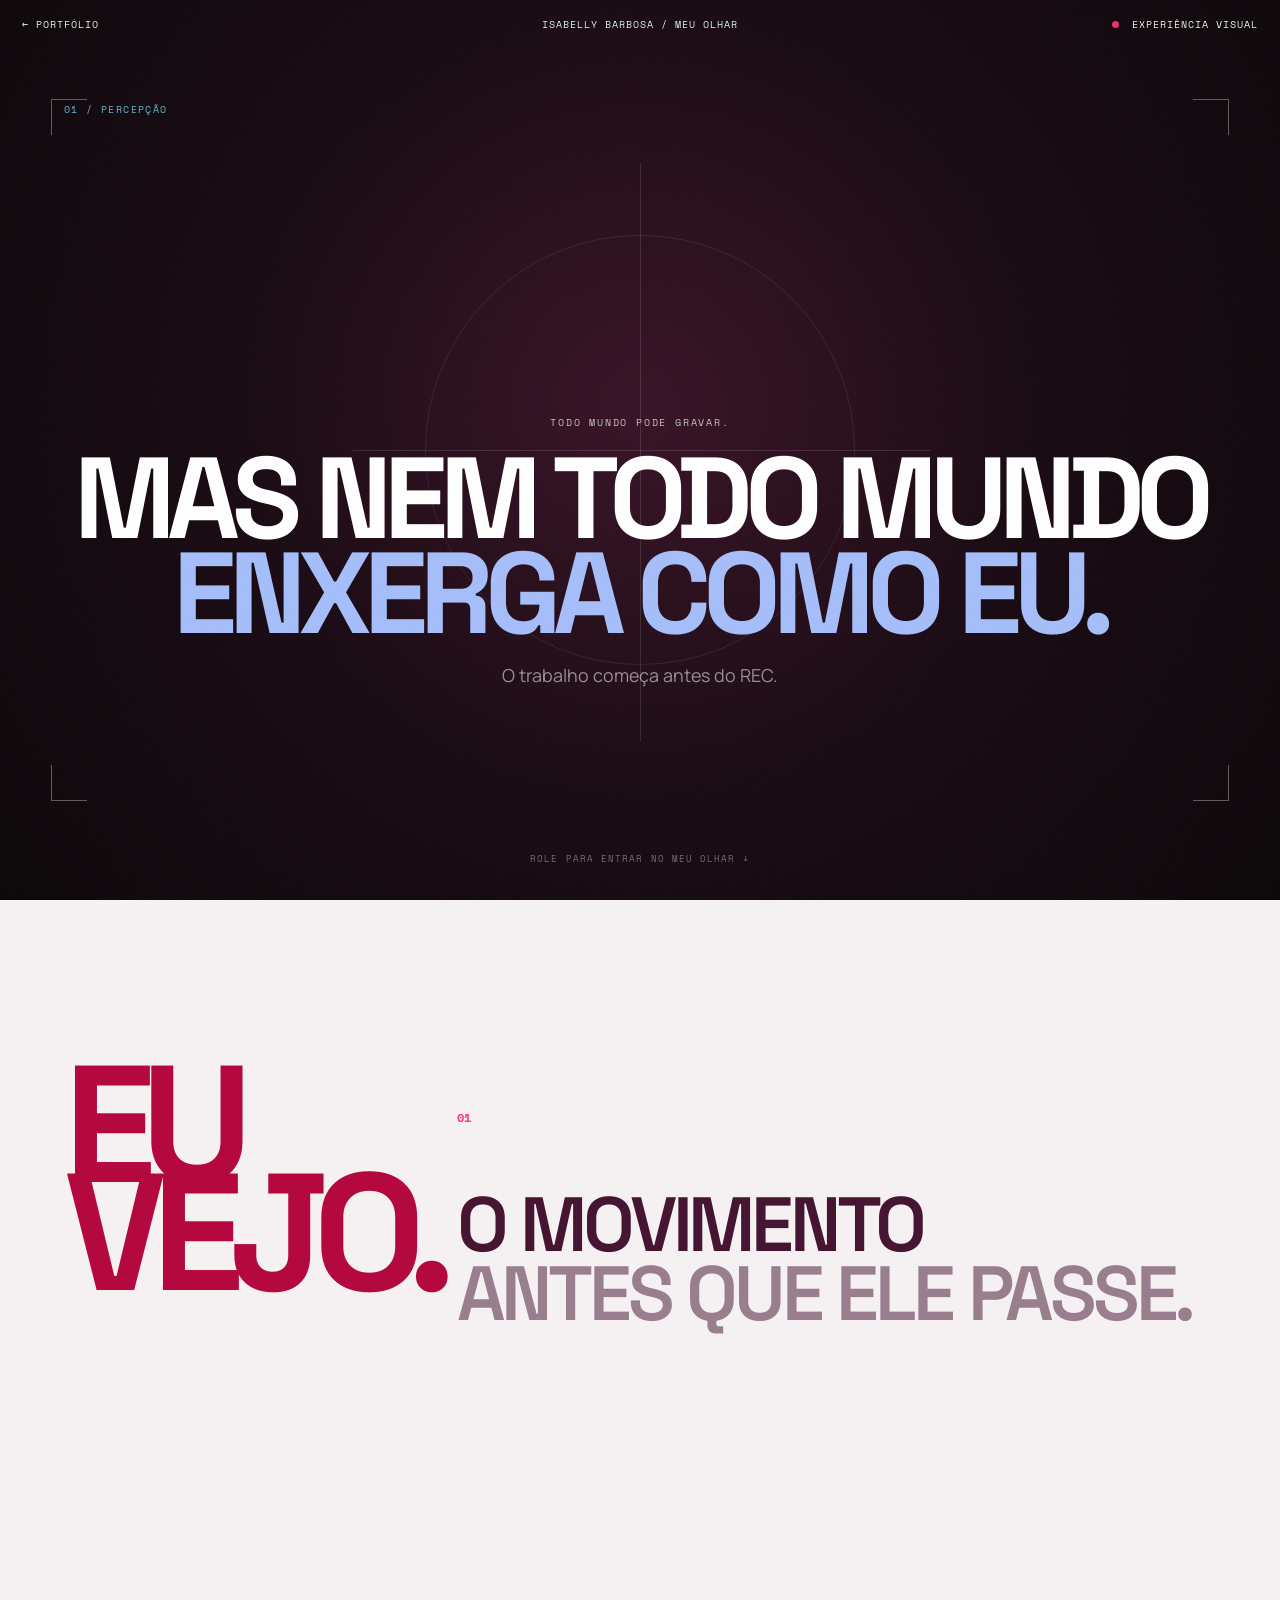
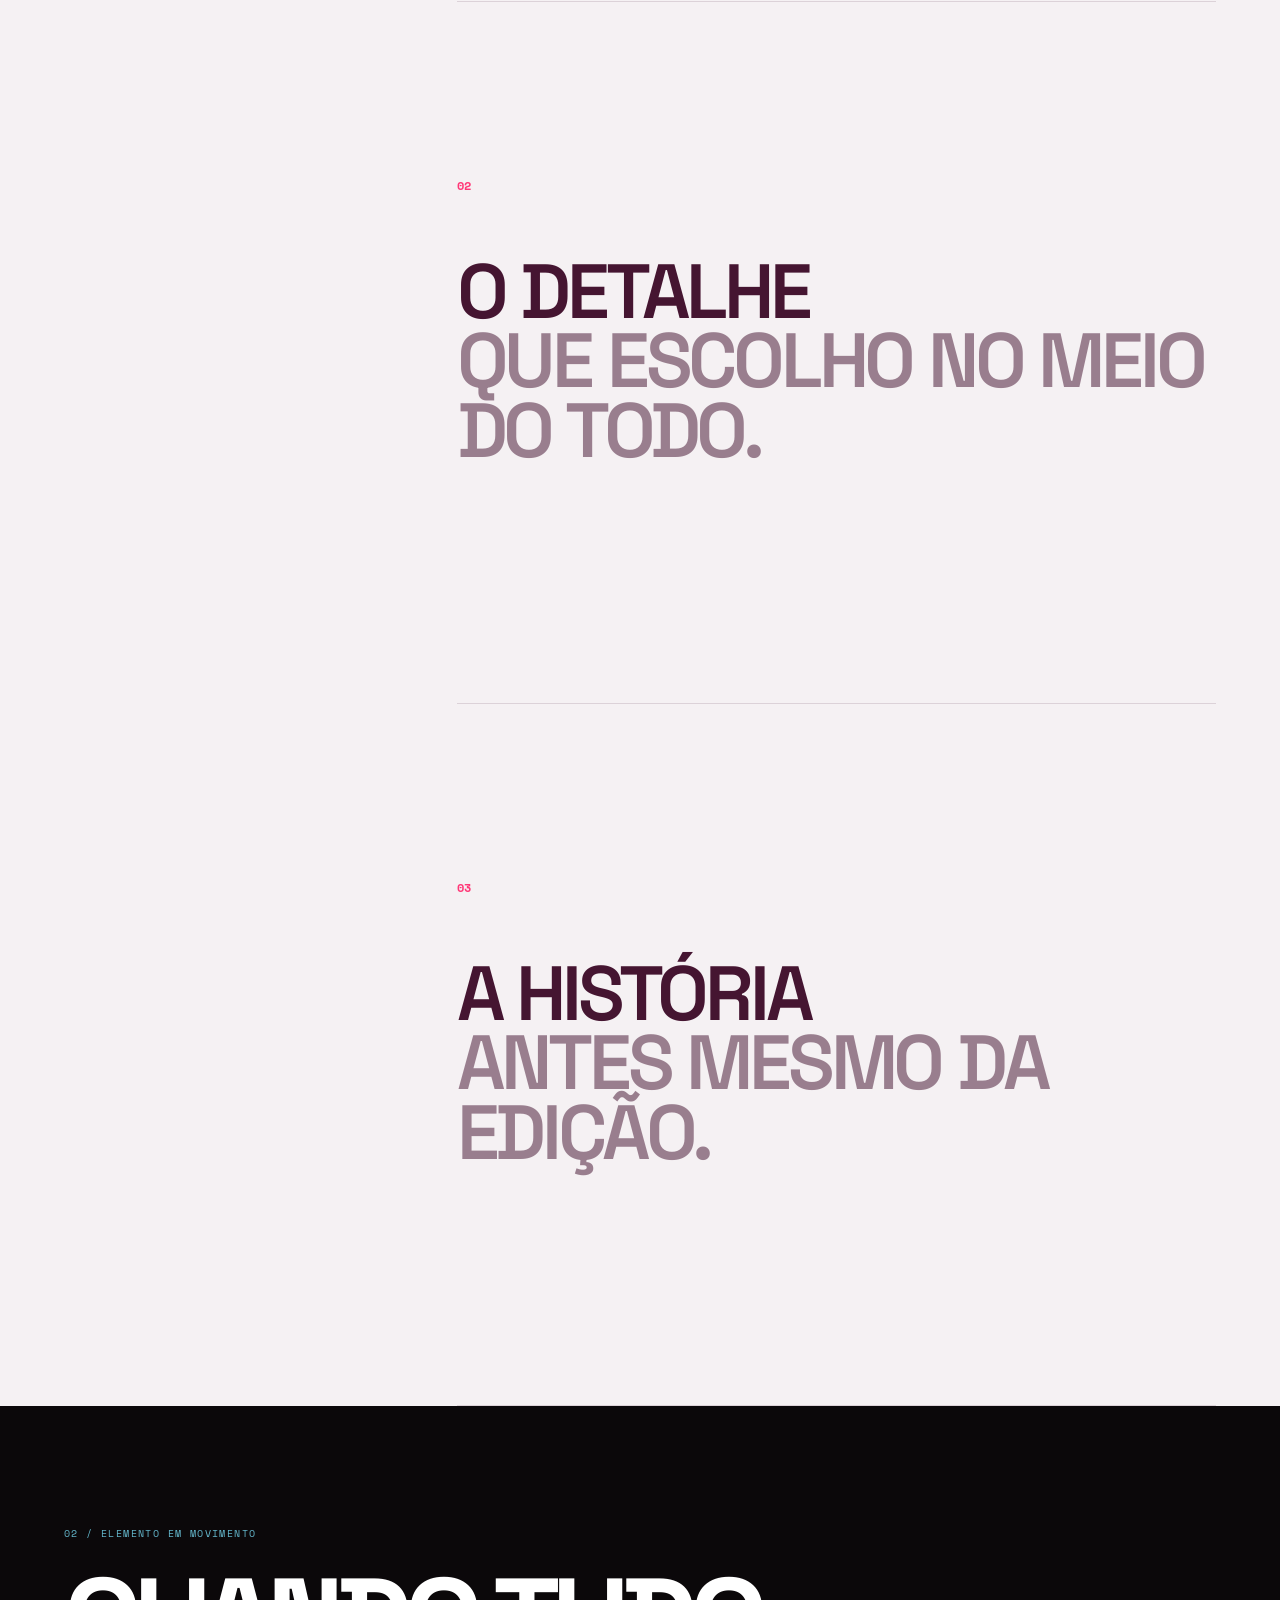
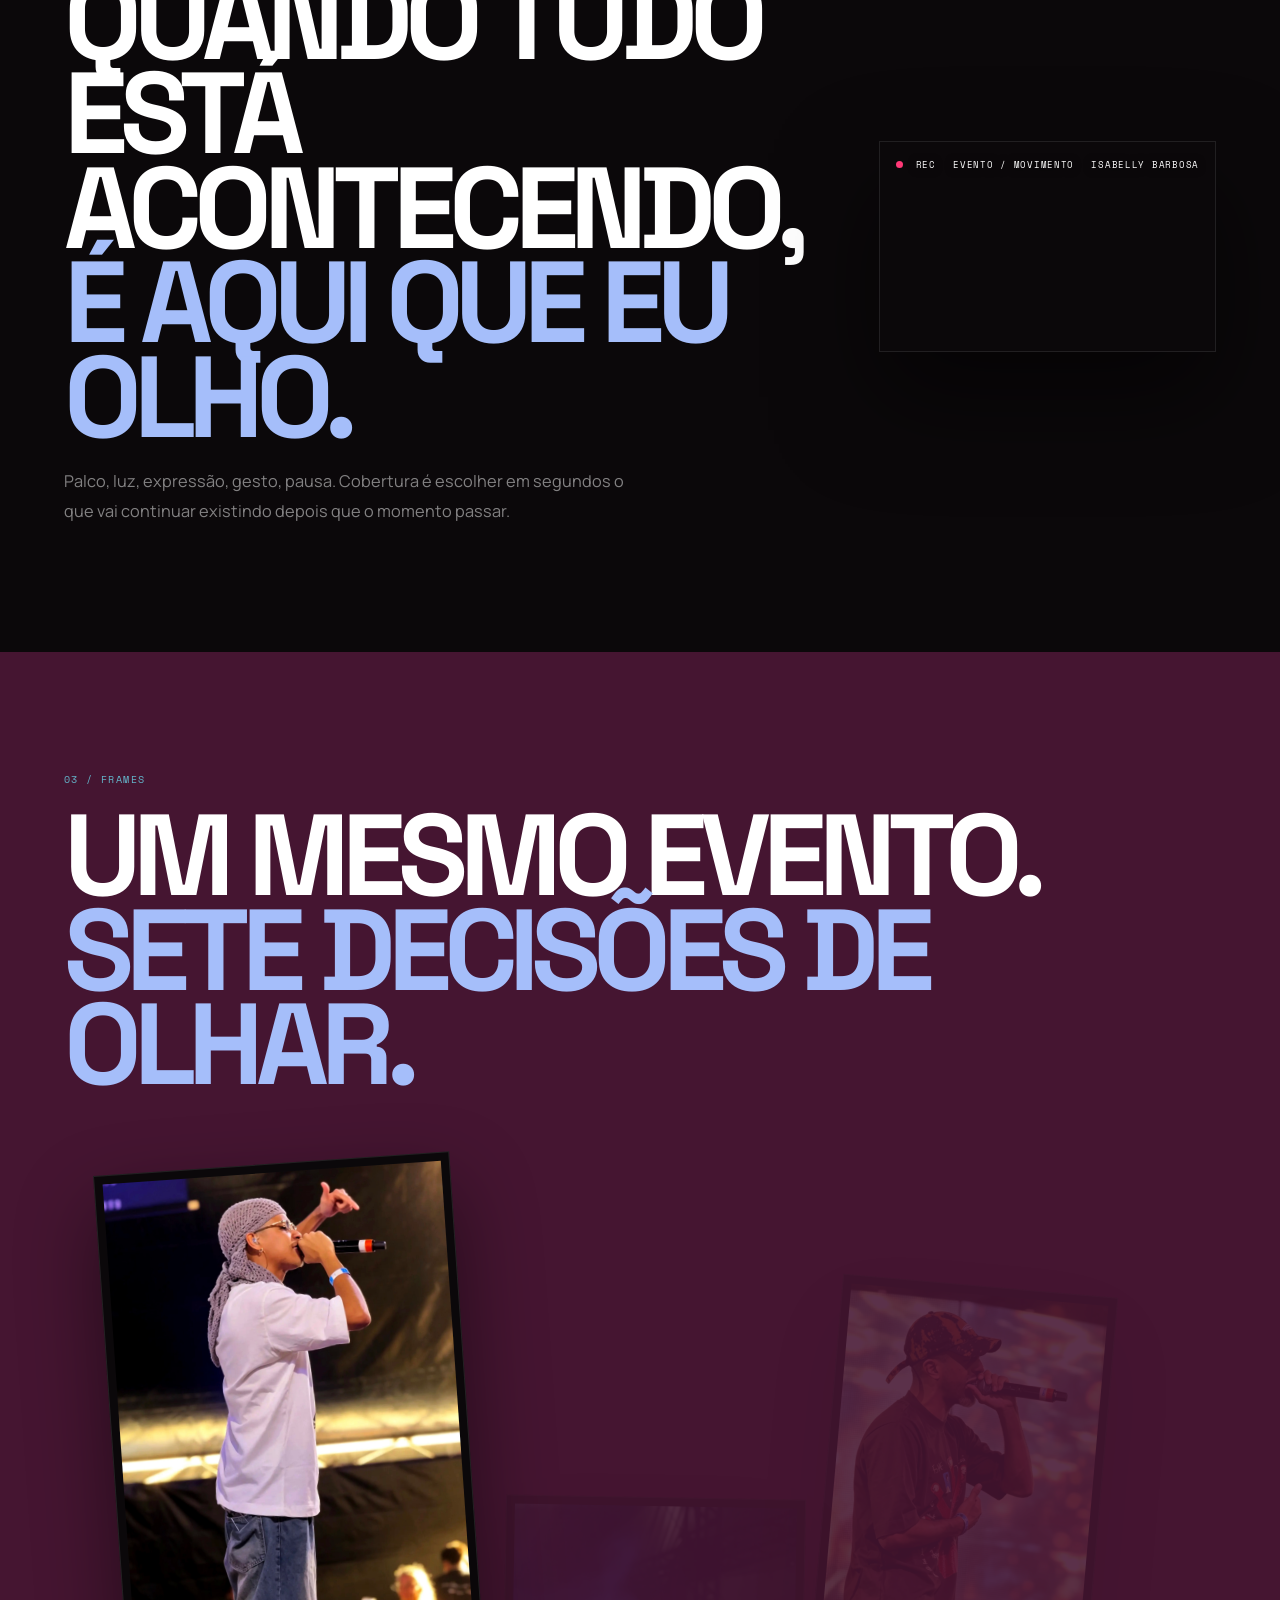
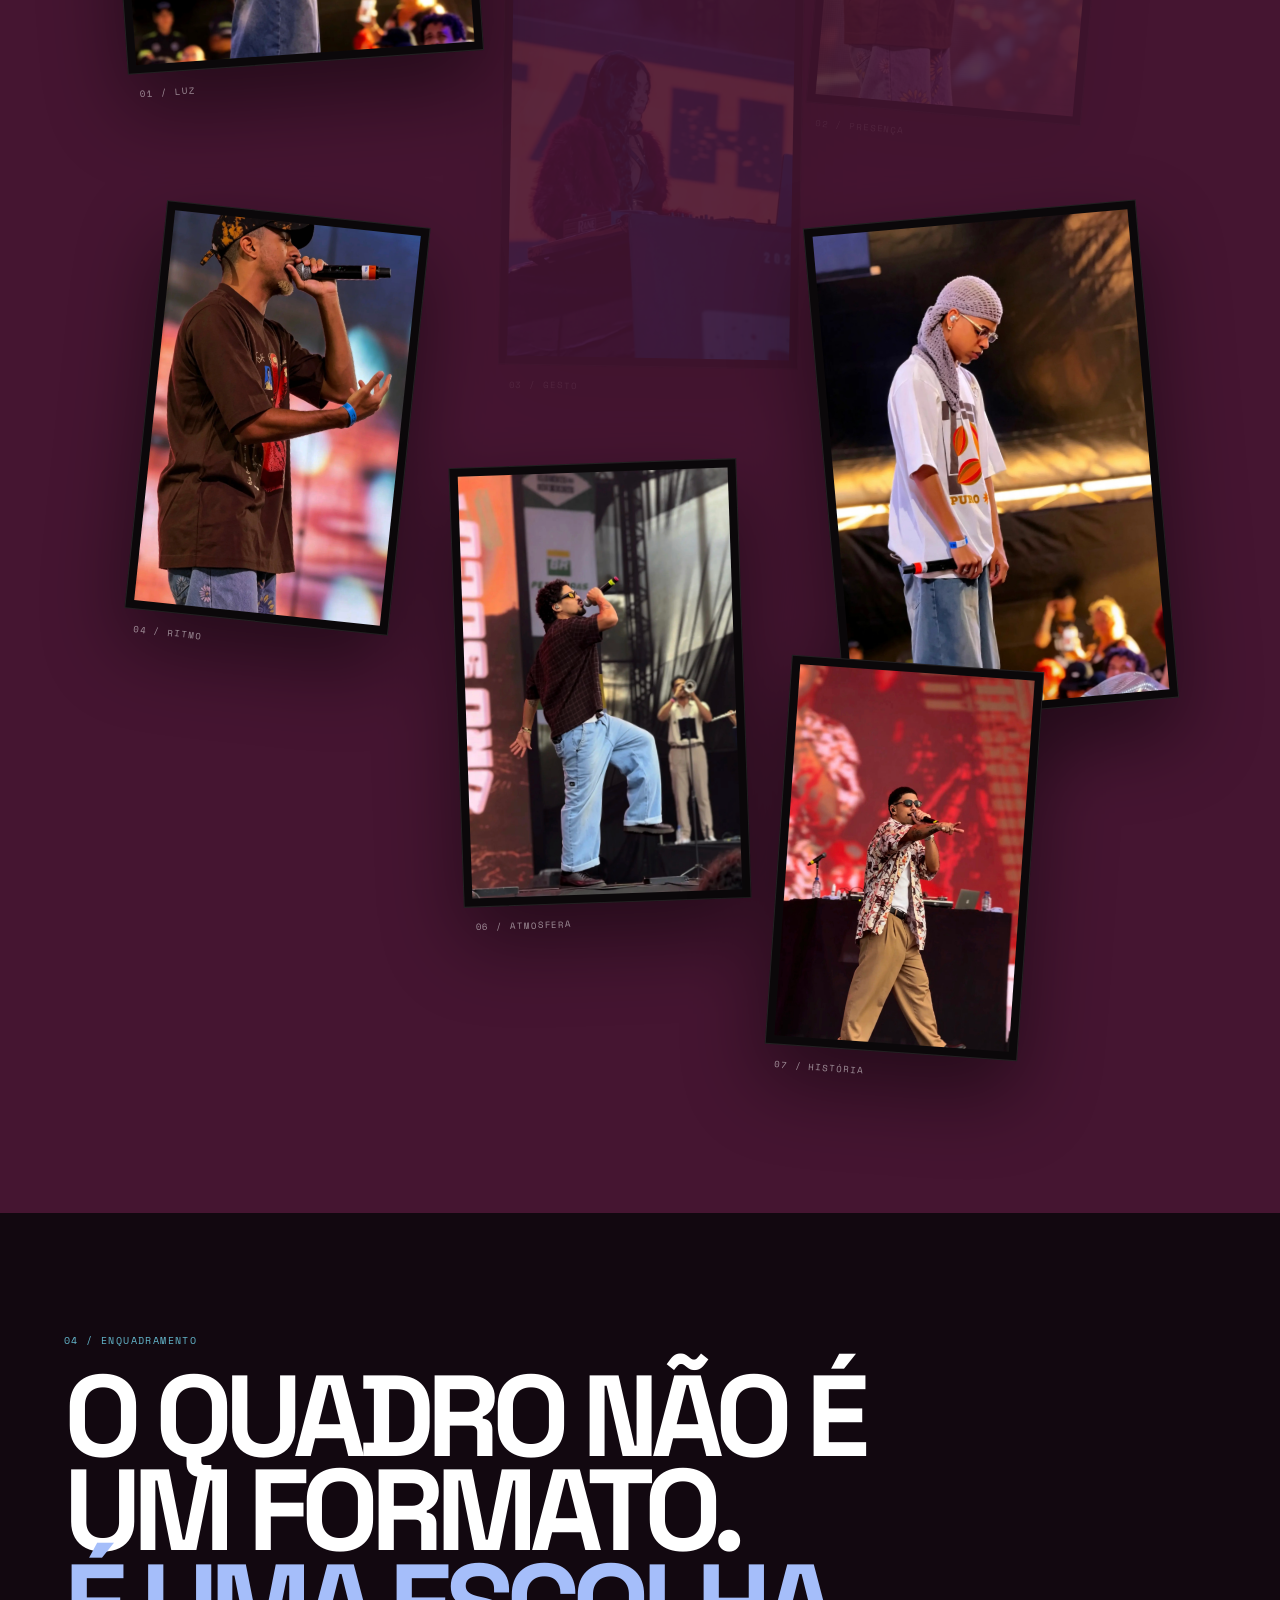
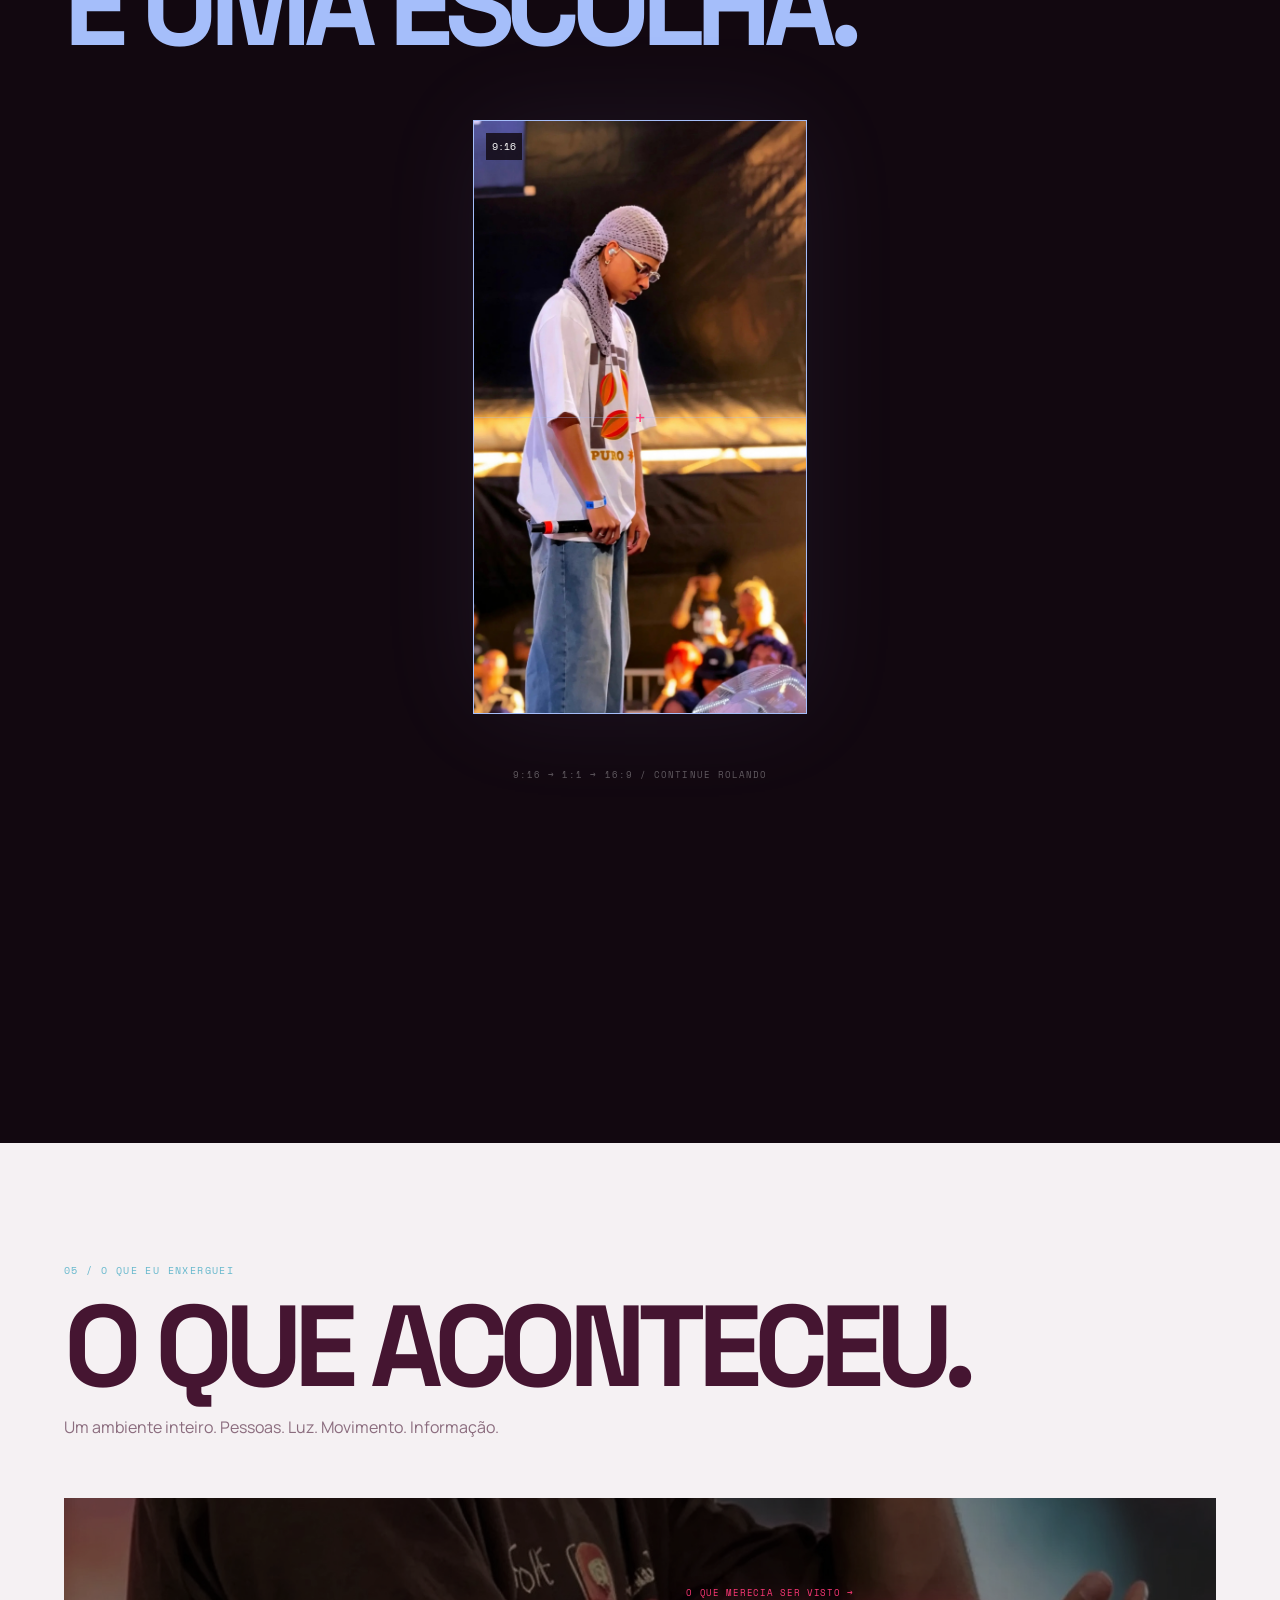
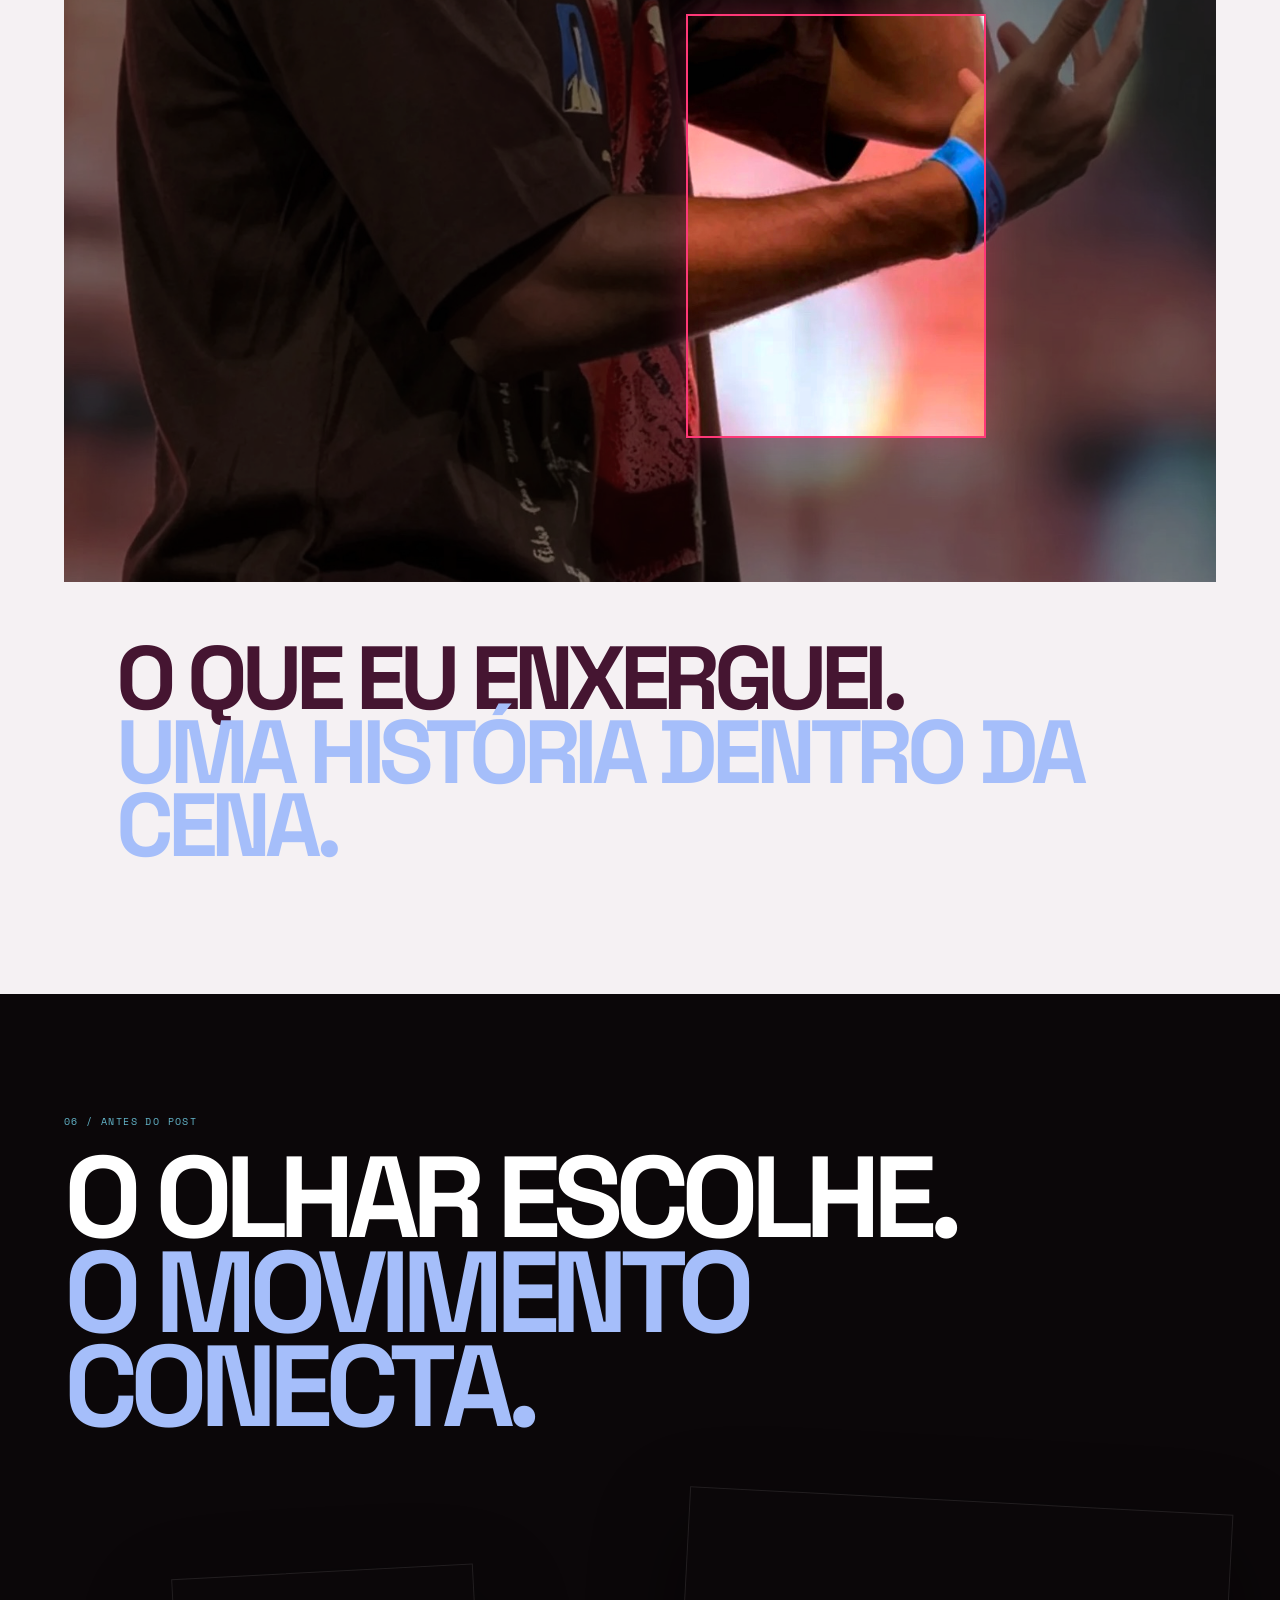
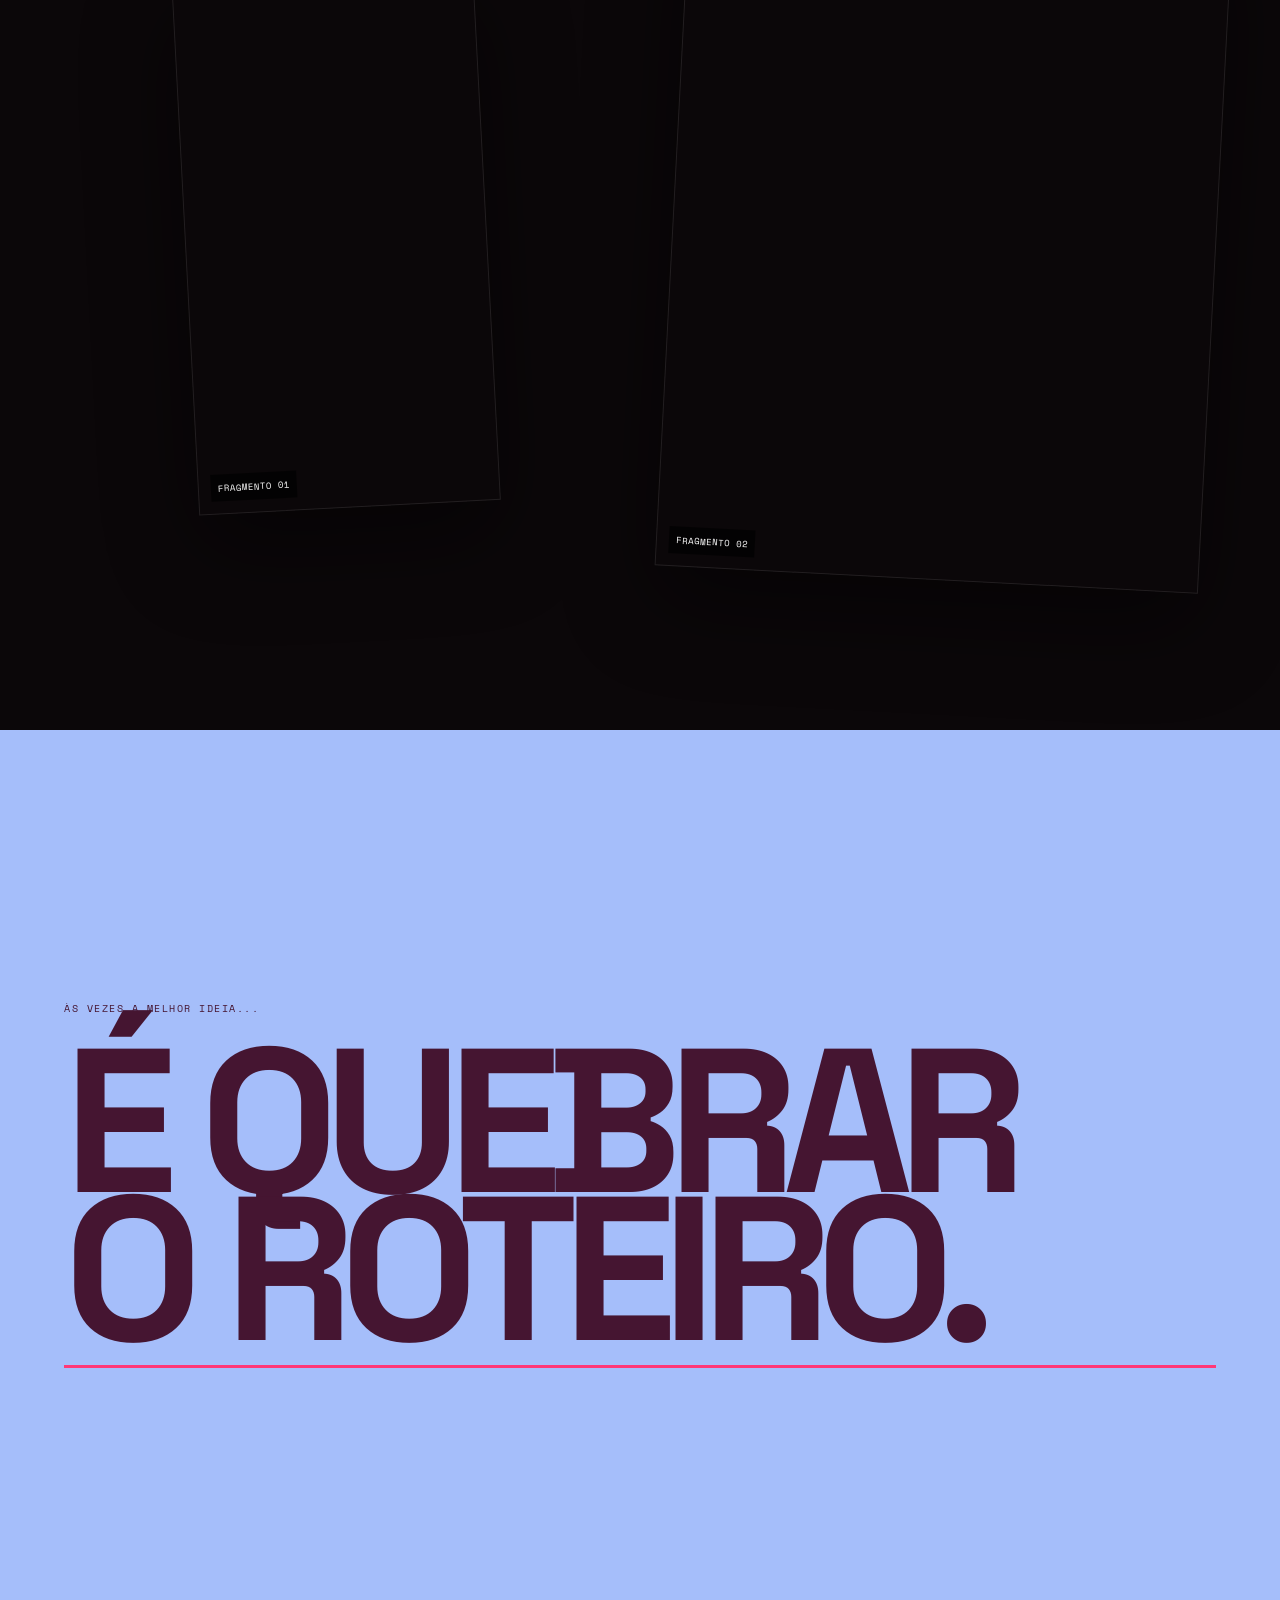
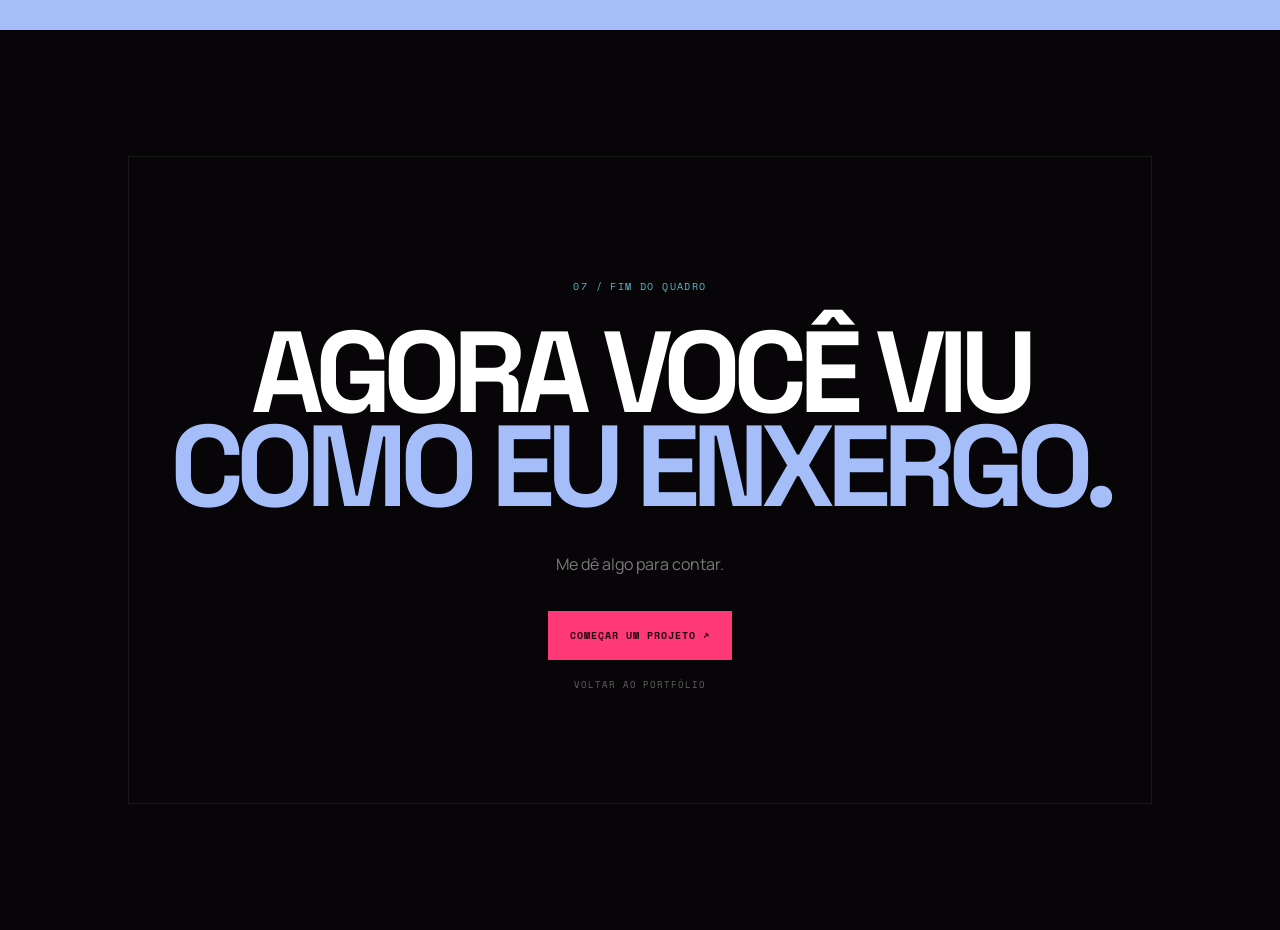
==== commit 8bb404cf: "Add files via upload" ====
--- a/olhar.html
+++ b/olhar.html
@@ -3,11 +3,11 @@
 <head>
   <meta charset="utf-8">
   <meta name="viewport" content="width=device-width,initial-scale=1,viewport-fit=cover">
-  <title>O Olhar — Isabelly Barbosa</title>
-  <meta name="description" content="Uma experiência visual de Isabelly Barbosa. Movimento, enquadramento e narrativa antes da edição.">
+  <title>Meu Olhar — Isabelly Barbosa</title>
+  <meta name="description" content="Uma experiência visual de Isabelly Barbosa. Meu olhar sobre movimento, enquadramento e narrativa antes da edição.">
   <meta property="og:type" content="website">
-  <meta property="og:title" content="O Olhar — Isabelly Barbosa">
-  <meta property="og:description" content="Não é sobre registrar tudo. É sobre saber o que merece ser visto.">
+  <meta property="og:title" content="Meu Olhar — Isabelly Barbosa">
+  <meta property="og:description" content="Meu olhar transforma movimento, detalhe e instante em narrativa.">
   <meta property="og:image" content="capa-olhar.jpg">
   <meta property="og:image:width" content="1200">
   <meta property="og:image:height" content="630">
@@ -15,14 +15,14 @@
   <link rel="preconnect" href="https://fonts.googleapis.com">
   <link rel="preconnect" href="https://fonts.gstatic.com" crossorigin>
   <link href="https://fonts.googleapis.com/css2?family=Manrope:wght@400;500;600;700&family=Space+Grotesk:wght@500;600;700&family=Space+Mono:wght@400;700&display=swap" rel="stylesheet">
-  <link rel="stylesheet" href="olhar.css?v=final1">
+  <link rel="stylesheet" href="olhar.css?v=meu-olhar-2-1">
 </head>
 <body>
   <div class="grain"></div>
 
   <header class="topbar">
     <a href="index.html">← PORTFÓLIO</a>
-    <span>ISABELLY BARBOSA / O OLHAR</span>
+    <span>ISABELLY BARBOSA / MEU OLHAR</span>
     <span class="live"><i></i> EXPERIÊNCIA VISUAL</span>
   </header>
 
@@ -32,19 +32,19 @@
       <p class="code">01 / PERCEPÇÃO</p>
       <div class="hero-copy">
         <p class="overline">TODO MUNDO PODE GRAVAR.</p>
-        <h1>MAS NEM TODO MUNDO<br><em>SABE O QUE ENXERGAR.</em></h1>
+        <h1>MAS NEM TODO MUNDO<br><em>ENXERGA COMO EU.</em></h1>
         <p class="sub">O trabalho começa antes do REC.</p>
       </div>
       <div class="focus-ring"></div>
-      <p class="scroll">ROLE PARA VER COMO EU ENXERGO ↓</p>
+      <p class="scroll">ROLE PARA ENTRAR NO MEU OLHAR ↓</p>
     </section>
 
     <section class="manifesto">
       <div class="sticky-title">EU<br>VEJO.</div>
       <div class="thoughts">
         <article><span>01</span><h2>O MOVIMENTO<br><b>ANTES QUE ELE PASSE.</b></h2></article>
-        <article><span>02</span><h2>O DETALHE<br><b>NO MEIO DO TODO.</b></h2></article>
-        <article><span>03</span><h2>A HISTÓRIA<br><b>ANTES DA EDIÇÃO.</b></h2></article>
+        <article><span>02</span><h2>O DETALHE<br><b>QUE ESCOLHO NO MEIO DO TODO.</b></h2></article>
+        <article><span>03</span><h2>A HISTÓRIA<br><b>ANTES MESMO DA EDIÇÃO.</b></h2></article>
       </div>
     </section>
 
@@ -52,7 +52,7 @@
       <p class="code">02 / ELEMENTO EM MOVIMENTO</p>
       <div class="festival-grid">
         <div>
-          <h2>QUANDO TUDO<br>ESTÁ ACONTECENDO,<br><em>ONDE VOCÊ OLHA?</em></h2>
+          <h2>QUANDO TUDO<br>ESTÁ ACONTECENDO,<br><em>É AQUI QUE EU OLHO.</em></h2>
           <p>Palco, luz, expressão, gesto, pausa. Cobertura é escolher em segundos o que vai continuar existindo depois que o momento passar.</p>
         </div>
         <div class="festival-video">
@@ -134,7 +134,7 @@
       <p class="code">07 / FIM DO QUADRO</p>
       <h2>AGORA VOCÊ VIU<br><em>COMO EU ENXERGO.</em></h2>
       <p>Me dê algo para contar.</p>
-      <a href="https://wa.me/5561996908717?text=Olá%20Isabelly!%20Vi%20a%20experiência%20O%20Olhar%20e%20quero%20conversar%20com%20você." target="_blank" rel="noopener">COMEÇAR UM PROJETO ↗</a>
+      <a href="https://wa.me/5561996908717?text=Olá%20Isabelly!%20Vi%20a%20experiência%20Meu%20Olhar%20e%20quero%20conversar%20com%20você." target="_blank" rel="noopener">COMEÇAR UM PROJETO ↗</a>
       <a class="back-home" href="index.html">VOLTAR AO PORTFÓLIO</a>
     </section>
   </main>
@@ -153,12 +153,12 @@
         <div class="message accent" id="message2">Acho que temos algo para conversar.</div>
       </div>
       <div class="chat-actions" id="chatActions">
-        <a href="https://wa.me/5561996908717?text=Olá%20Isabelly!%20Vi%20a%20experiência%20O%20Olhar%20e%20quero%20conversar." target="_blank" rel="noopener">ABRIR CONVERSA ↗</a>
+        <a href="https://wa.me/5561996908717?text=Olá%20Isabelly!%20Vi%20a%20experiência%20Meu%20Olhar%20e%20quero%20conversar." target="_blank" rel="noopener">ABRIR CONVERSA ↗</a>
         <button id="chatContinue">CONTINUAR EXPERIÊNCIA</button>
       </div>
     </div>
   </div>
 
-  <script src="olhar.js?v=final1"></script>
+  <script src="olhar.js?v=meu-olhar-2-1"></script>
 </body>
 </html>
--- a/olhar.css
+++ b/olhar.css
@@ -13,3 +13,353 @@
 .chat-surprise{position:fixed;inset:0;z-index:950;display:grid;place-items:center;pointer-events:none;opacity:0;background:#06040600;backdrop-filter:blur(0);transition:.4s}.chat-surprise.show{opacity:1;pointer-events:auto;background:#060406b5;backdrop-filter:blur(12px)}.chat-glow{position:absolute;width:520px;height:520px;border-radius:50%;background:radial-gradient(circle,#ff38772c,#64b7cc12 42%,transparent 70%);filter:blur(20px)}.chat-window{position:relative;width:min(520px,calc(100vw - 30px));background:linear-gradient(145deg,#21121c,#0a080b);border:1px solid #ffffff1b;box-shadow:0 50px 140px #000a;transform:translateY(45px) scale(.95);opacity:0;transition:.55s cubic-bezier(.2,.85,.25,1)}.chat-surprise.show .chat-window{transform:none;opacity:1}.chat-top{display:flex;align-items:center;gap:12px;padding:17px;border-bottom:1px solid #ffffff12}.avatar{width:38px;height:38px;border-radius:50%;display:grid;place-items:center;background:var(--blue);color:var(--plum);font:700 11px "Space Mono"}.chat-top>div:nth-child(2){display:flex;flex:1;flex-direction:column;gap:2px}.chat-top strong{font:600 13px "Space Grotesk"}.chat-top span{font:9px "Space Mono";color:var(--cyan)}.chat-top button{border:0;background:none;color:#fff8;font-size:24px;cursor:pointer}.chat-body{min-height:205px;padding:28px 20px;display:flex;flex-direction:column;align-items:flex-start;gap:10px}.typing{display:flex;gap:5px;padding:12px 14px;background:#ffffff0e;border-radius:5px 16px 16px}.typing i{width:6px;height:6px;background:#fff8;border-radius:50%;animation:typeDot 1s infinite}.typing i:nth-child(2){animation-delay:.15s}.typing i:nth-child(3){animation-delay:.3s}@keyframes typeDot{50%{transform:translateY(-4px);opacity:1}0%,100%{opacity:.35}}.message{max-width:84%;padding:12px 15px;border:1px solid #ffffff12;background:#ffffff0c;border-radius:5px 17px 17px;font-size:14px;opacity:0;transform:translateY(8px)}.message.accent{background:var(--blue);color:var(--plum);border:0;font-weight:600}.message.appear{animation:msgIn .38s forwards}@keyframes msgIn{to{opacity:1;transform:none}}.chat-actions{display:flex;gap:10px;padding:16px 18px;border-top:1px solid #ffffff12;opacity:0;transform:translateY(8px);transition:.35s}.chat-actions.show{opacity:1;transform:none}.chat-actions a{flex:1;text-align:center;background:var(--pink);color:#220811;padding:13px;font:700 10px "Space Mono"}.chat-actions button{border:1px solid #ffffff1f;background:transparent;color:#ffffff9a;padding:12px;font:9px "Space Mono";cursor:pointer}
 @media(max-width:800px){.topbar{grid-template-columns:1fr 1fr;padding:14px}.topbar>span:nth-child(2){display:none}.manifesto{display:block;padding:0 18px}.sticky-title{position:relative;top:auto;padding:90px 0 25px;font-size:23vw}.thoughts article{min-height:58vh}.festival-intro,.contact-sheet,.frame-lab,.what-i-saw,.motion-cuts{padding-left:18px;padding-right:18px}.festival-grid{grid-template-columns:1fr}.festival-video{aspect-ratio:4/5}.photo-flow{min-height:auto;display:grid;grid-template-columns:1fr 1fr;gap:34px 14px}.photo-flow figure{position:relative!important;width:100%!important;height:48vh!important;left:auto!important;right:auto!important;top:auto!important;transform:none!important}.photo-flow figure:nth-child(3n){grid-column:1/-1;height:58vh!important}.ratio-stage{height:64vh}.ratio-frame{height:55vh}.saw-stage{height:70vh}.crop-window{left:45%;top:20%;width:42%;height:55%}.target-label{left:45%;top:calc(20% - 27px)}.cuts{grid-template-columns:1fr}.cut-a,.cut-b{width:78vw;justify-self:center;transform:none}.closing-box{width:90vw}.chat-actions{flex-direction:column}.chat-actions a,.chat-actions button{width:100%}}
 @media(prefers-reduced-motion:reduce){*{animation:none!important;scroll-behavior:auto!important;transition:none!important}}
+
+
+/* =========================================================
+   V2.1 — MEU OLHAR
+   Mobile redesenhado como experiência própria
+   ========================================================= */
+
+/* refinamento desktop leve */
+.hero-copy .overline { color: rgba(255,255,255,.72); }
+.hero-copy .sub { font-size: clamp(.95rem,1.4vw,1.15rem); }
+.festival-grid > div:first-child p { font-size: 1.02rem; }
+
+/* mobile-first experience overrides */
+@media (max-width: 700px) {
+
+  body {
+    background:#0b0609;
+  }
+
+  .topbar {
+    padding:14px 12px;
+    font-size:8px;
+    grid-template-columns:1fr auto;
+    gap:10px;
+  }
+  .topbar > span:nth-child(2) { display:none; }
+  .topbar .live { white-space:nowrap; }
+
+  .hero {
+    min-height:100svh;
+    padding:88px 18px 56px;
+    align-items:center;
+  }
+  .hero > .code {
+    top:82px;
+    left:18px;
+  }
+  .hero-copy {
+    text-align:left;
+    width:100%;
+    align-self:center;
+  }
+  .hero-copy .overline {
+    font-size:9px;
+    line-height:1.5;
+    max-width:240px;
+  }
+  .hero h1 {
+    font-size:clamp(3rem,14vw,5.5rem);
+    line-height:.86;
+    letter-spacing:-.065em;
+    margin:20px 0 18px;
+  }
+  .hero .sub {
+    max-width:280px;
+    font-size:.98rem;
+    line-height:1.5;
+  }
+  .focus-ring {
+    width:64vw;
+    opacity:.42;
+    right:-18vw;
+    left:auto;
+    top:28vh;
+  }
+  .scroll {
+    left:18px;
+    bottom:20px;
+    font-size:8px;
+  }
+
+  /* EU VEJO vira capítulos verticais limpos */
+  .manifesto {
+    display:block;
+    padding:0;
+    background:var(--paper);
+  }
+  .sticky-title {
+    position:relative;
+    top:auto;
+    padding:70px 18px 10px;
+    font-size:28vw;
+    line-height:.68;
+  }
+  .thoughts {
+    padding:0 18px 40px;
+  }
+  .thoughts article {
+    min-height:72svh;
+    padding:42px 0;
+    border-bottom:1px solid rgba(69,21,49,.14);
+    justify-content:center;
+  }
+  .thoughts h2 {
+    font-size:clamp(2.8rem,13vw,4.8rem);
+    line-height:.9;
+    margin:20px 0;
+  }
+  .thoughts h2 b {
+    display:block;
+    margin-top:6px;
+  }
+
+  /* Festival: vídeo vertical grande + texto em cima */
+  .festival-intro {
+    padding:76px 14px 70px;
+  }
+  .festival-grid {
+    display:flex;
+    flex-direction:column;
+    gap:28px;
+  }
+  .festival-grid > div:first-child {
+    padding:0 4px;
+  }
+  .festival-intro h2 {
+    font-size:clamp(3rem,13vw,4.8rem);
+    line-height:.86;
+  }
+  .festival-grid > div:first-child p {
+    font-size:.98rem;
+    line-height:1.65;
+    max-width:32rem;
+  }
+  .festival-video {
+    width:100%;
+    aspect-ratio:9/14;
+    border-radius:0;
+  }
+  .festival-video video {
+    object-fit:cover;
+  }
+  .camera-ui {
+    inset:11px;
+    font-size:7px;
+    flex-wrap:wrap;
+    gap:8px;
+  }
+
+  /* As 7 fotos viram uma sequência editorial de tela cheia */
+  .contact-sheet {
+    padding:78px 0 20px;
+  }
+  .sheet-head {
+    padding:0 18px 34px;
+  }
+  .sheet-head h2 {
+    font-size:clamp(3rem,13vw,5rem);
+    line-height:.86;
+  }
+  .photo-flow {
+    min-height:auto;
+    display:block;
+    margin:0;
+  }
+  .photo-flow figure,
+  .photo-flow figure:nth-child(3n) {
+    position:relative!important;
+    width:100%!important;
+    height:86svh!important;
+    left:auto!important;
+    right:auto!important;
+    top:auto!important;
+    transform:none!important;
+    margin:0 0 10px 0;
+    padding:0;
+    border:0;
+    box-shadow:none;
+    overflow:hidden;
+  }
+  .photo-flow figure img {
+    width:100%;
+    height:100%;
+    object-fit:cover;
+  }
+  .photo-flow figure figcaption {
+    left:14px;
+    bottom:14px;
+    background:rgba(16,7,13,.68);
+    padding:7px 9px;
+    color:#fff;
+    backdrop-filter:blur(6px);
+  }
+
+  /* enquadramento: vertical, simples, legível */
+  .frame-lab {
+    min-height:145svh;
+    padding:78px 14px;
+  }
+  .frame-lab h2 {
+    font-size:clamp(3rem,13vw,4.9rem);
+    line-height:.84;
+  }
+  .ratio-stage {
+    top:15vh;
+    height:65vh;
+  }
+  .ratio-frame {
+    max-width:92vw;
+    max-height:58vh;
+  }
+  .hint {
+    font-size:7px;
+    padding:0 10px;
+  }
+
+  /* O que aconteceu / o que eu enxerguei vira sequência por telas */
+  .what-i-saw {
+    padding:78px 0 0;
+  }
+  .what-i-saw > .code,
+  .saw-copy,
+  .saw-end {
+    padding-left:18px;
+    padding-right:18px;
+  }
+  .saw-copy h2,
+  .saw-end h2 {
+    font-size:clamp(3rem,13vw,4.8rem);
+  }
+  .saw-stage {
+    height:92svh;
+    margin:42px 0 48px;
+  }
+  .wide-photo {
+    filter:saturate(.72) brightness(.62);
+  }
+  .crop-window {
+    left:50%;
+    top:50%;
+    width:62vw;
+    height:62vh;
+    transform:translate(-50%,-50%);
+    border-width:2px;
+  }
+  .crop-window img {
+    width:162vw;
+    height:92svh;
+    left:-50vw;
+    top:-15vh;
+  }
+  .target-label {
+    left:19vw;
+    top:calc(50% - 31vh - 26px);
+    font-size:7px;
+  }
+  .saw-end {
+    padding-bottom:72px;
+  }
+
+  /* fragmentos: um por tela, sem layout desktop comprimido */
+  .motion-cuts {
+    padding:78px 14px 90px;
+  }
+  .motion-cuts h2 {
+    font-size:clamp(3rem,13vw,4.9rem);
+  }
+  .cuts {
+    display:block;
+    margin-top:42px;
+  }
+  .cut-a,.cut-b {
+    width:100%;
+    max-width:none;
+    margin:0 0 18px 0;
+    transform:none;
+  }
+  .cut-a { aspect-ratio:9/16; }
+  .cut-b { aspect-ratio:9/12; }
+  .cut span {
+    font-size:7px;
+  }
+
+  /* quebra do roteiro ocupa uma tela e respira */
+  .break-section {
+    min-height:100svh;
+    padding:18px;
+  }
+  .break-section h2 {
+    font-size:clamp(4.5rem,20vw,7rem);
+    line-height:.72;
+    margin:24px 0;
+  }
+
+  /* final mais limpo */
+  .closing {
+    min-height:100svh;
+    padding:72px 18px;
+  }
+  .closing h2 {
+    font-size:clamp(4rem,17vw,6.3rem);
+    line-height:.76;
+  }
+  .closing-box {
+    width:88vw;
+    height:68vh;
+  }
+  .closing > a:not(.back-home) {
+    width:100%;
+    max-width:360px;
+    padding:16px;
+  }
+
+  /* chat vira quase app nativo */
+  .chat-surprise {
+    align-items:end;
+    padding:0;
+  }
+  .chat-window {
+    width:100vw;
+    max-width:none;
+    border-left:0;
+    border-right:0;
+    border-bottom:0;
+    border-radius:24px 24px 0 0;
+    transform:translateY(100%);
+  }
+  .chat-surprise.show .chat-window {
+    transform:translateY(0);
+  }
+  .chat-body {
+    min-height:220px;
+    padding:26px 16px;
+  }
+  .message {
+    max-width:88%;
+    font-size:15px;
+  }
+  .chat-actions {
+    padding:14px 14px calc(14px + env(safe-area-inset-bottom));
+    flex-direction:column;
+  }
+  .chat-actions a,
+  .chat-actions button {
+    width:100%;
+    min-height:48px;
+  }
+}
+
+@media (max-width: 390px) {
+  .hero h1,
+  .festival-intro h2,
+  .sheet-head h2,
+  .frame-lab h2,
+  .saw-copy h2,
+  .saw-end h2,
+  .motion-cuts h2 {
+    font-size:clamp(2.7rem,13vw,4.2rem);
+  }
+}
